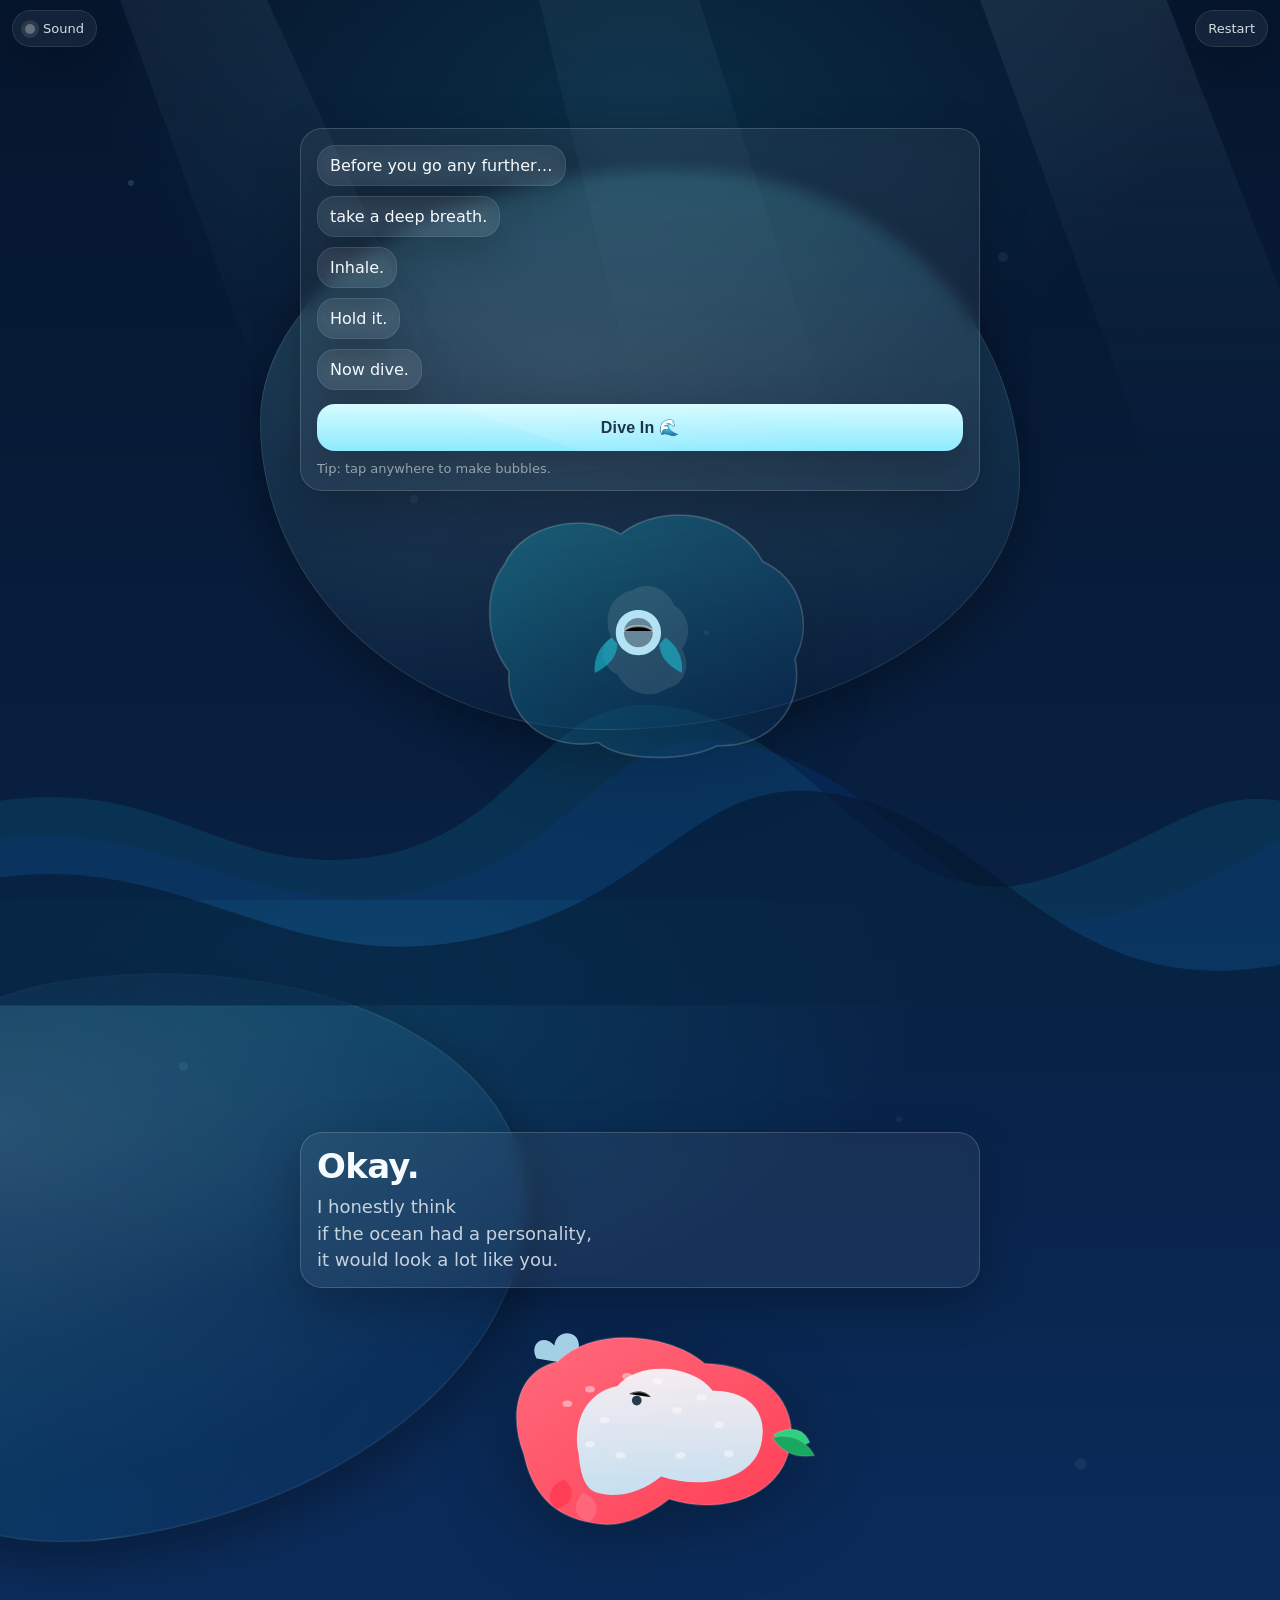
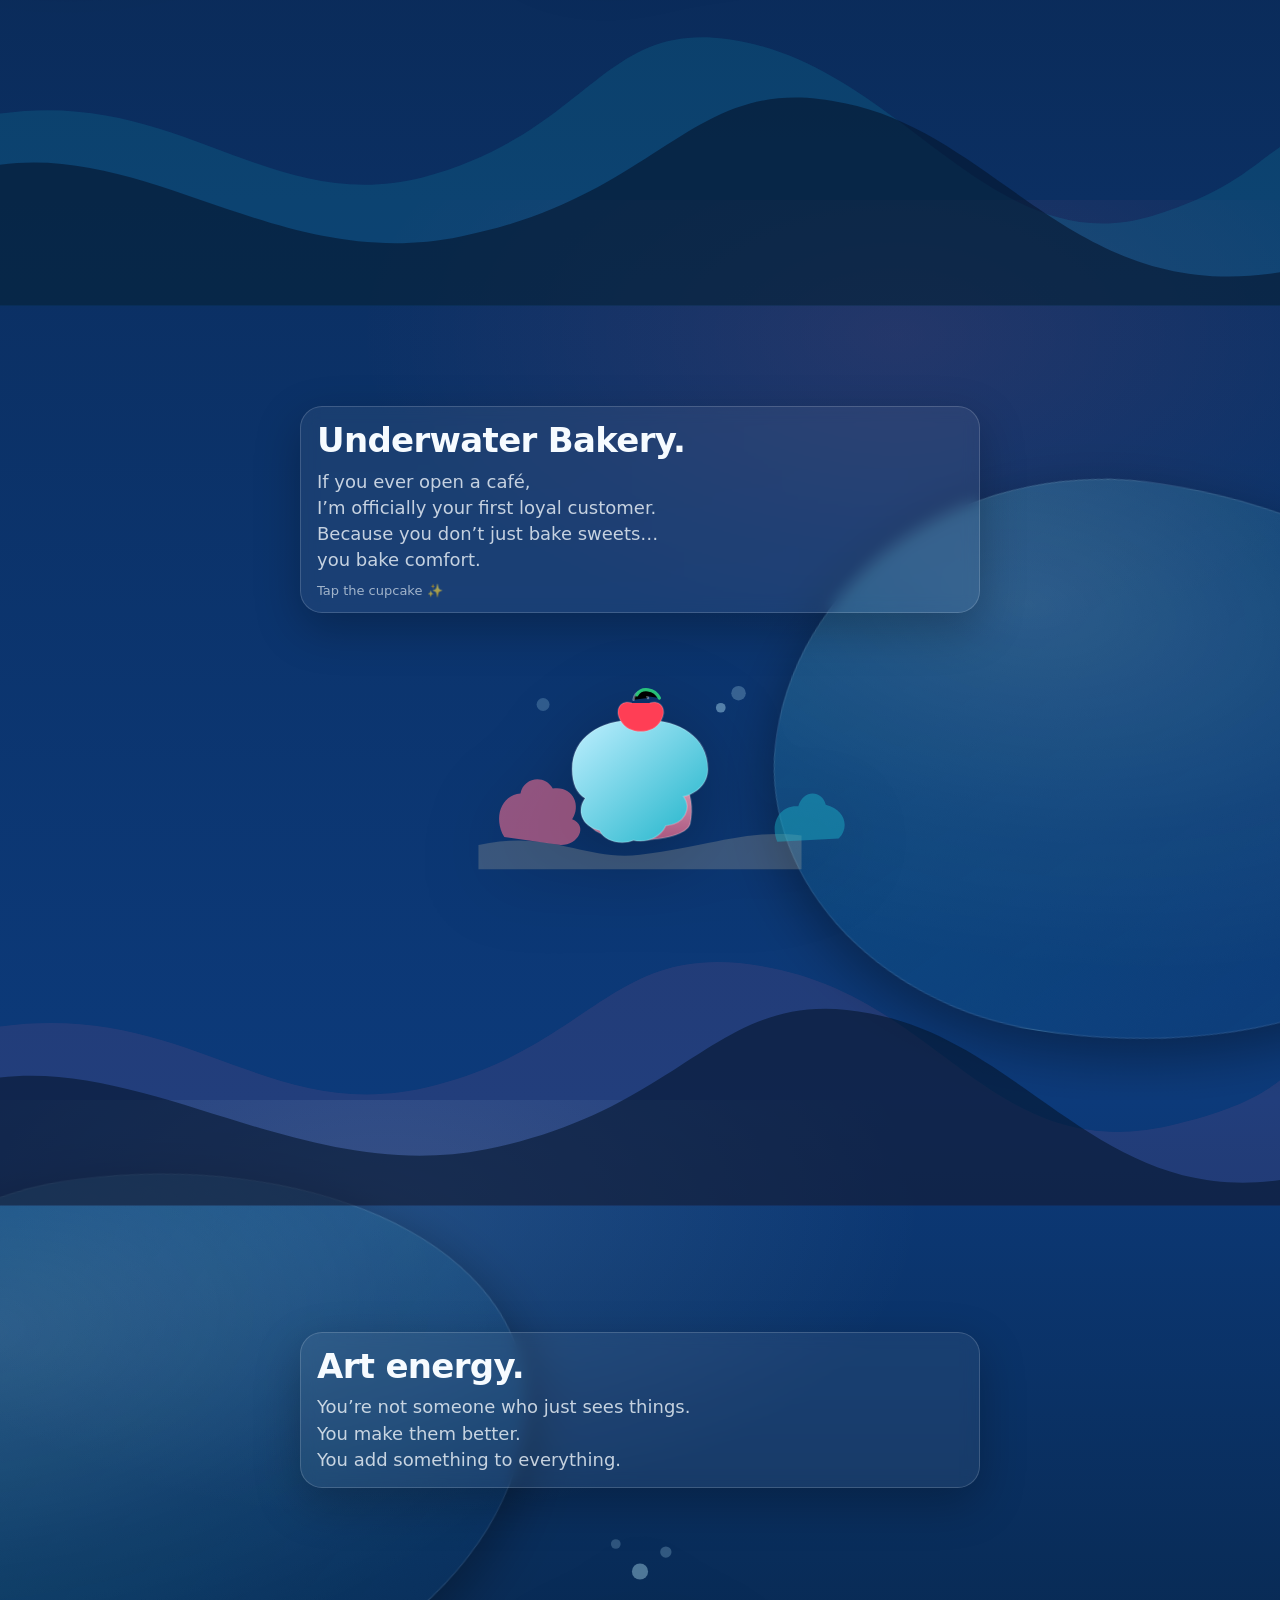
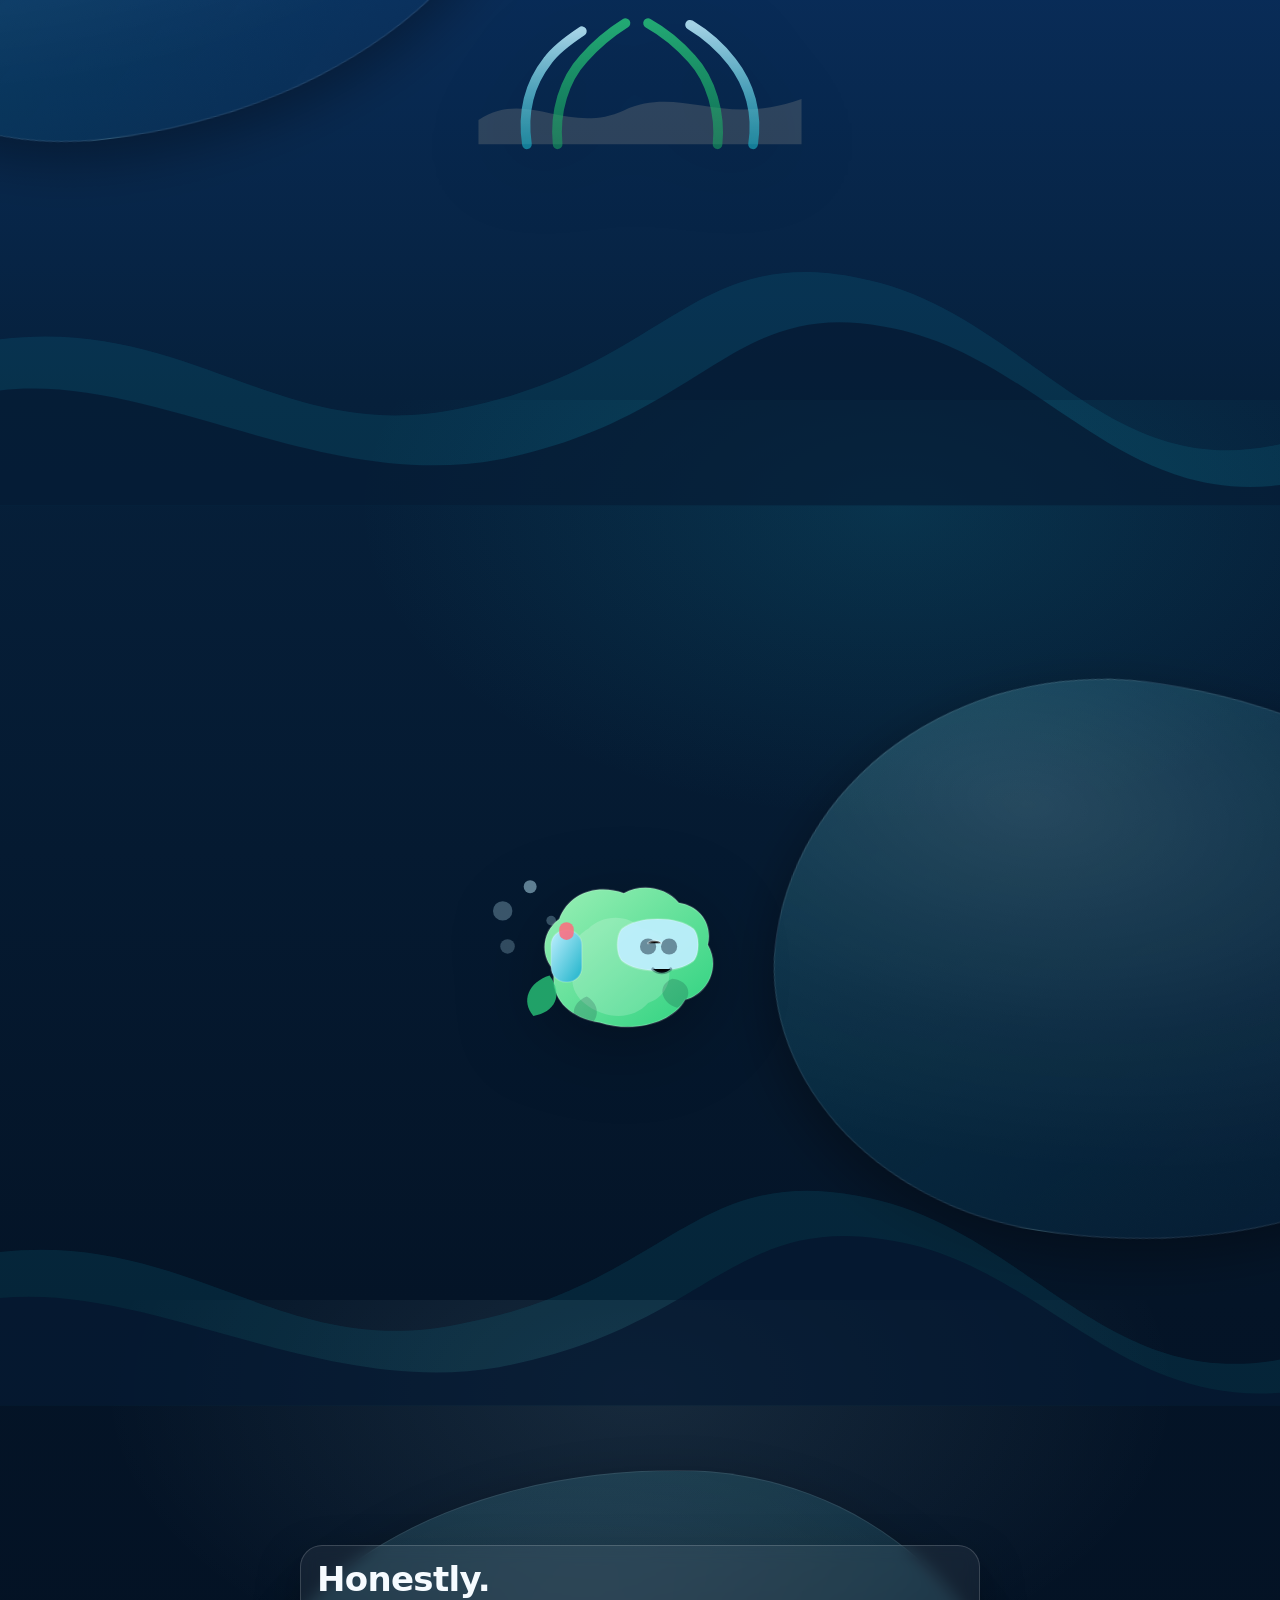
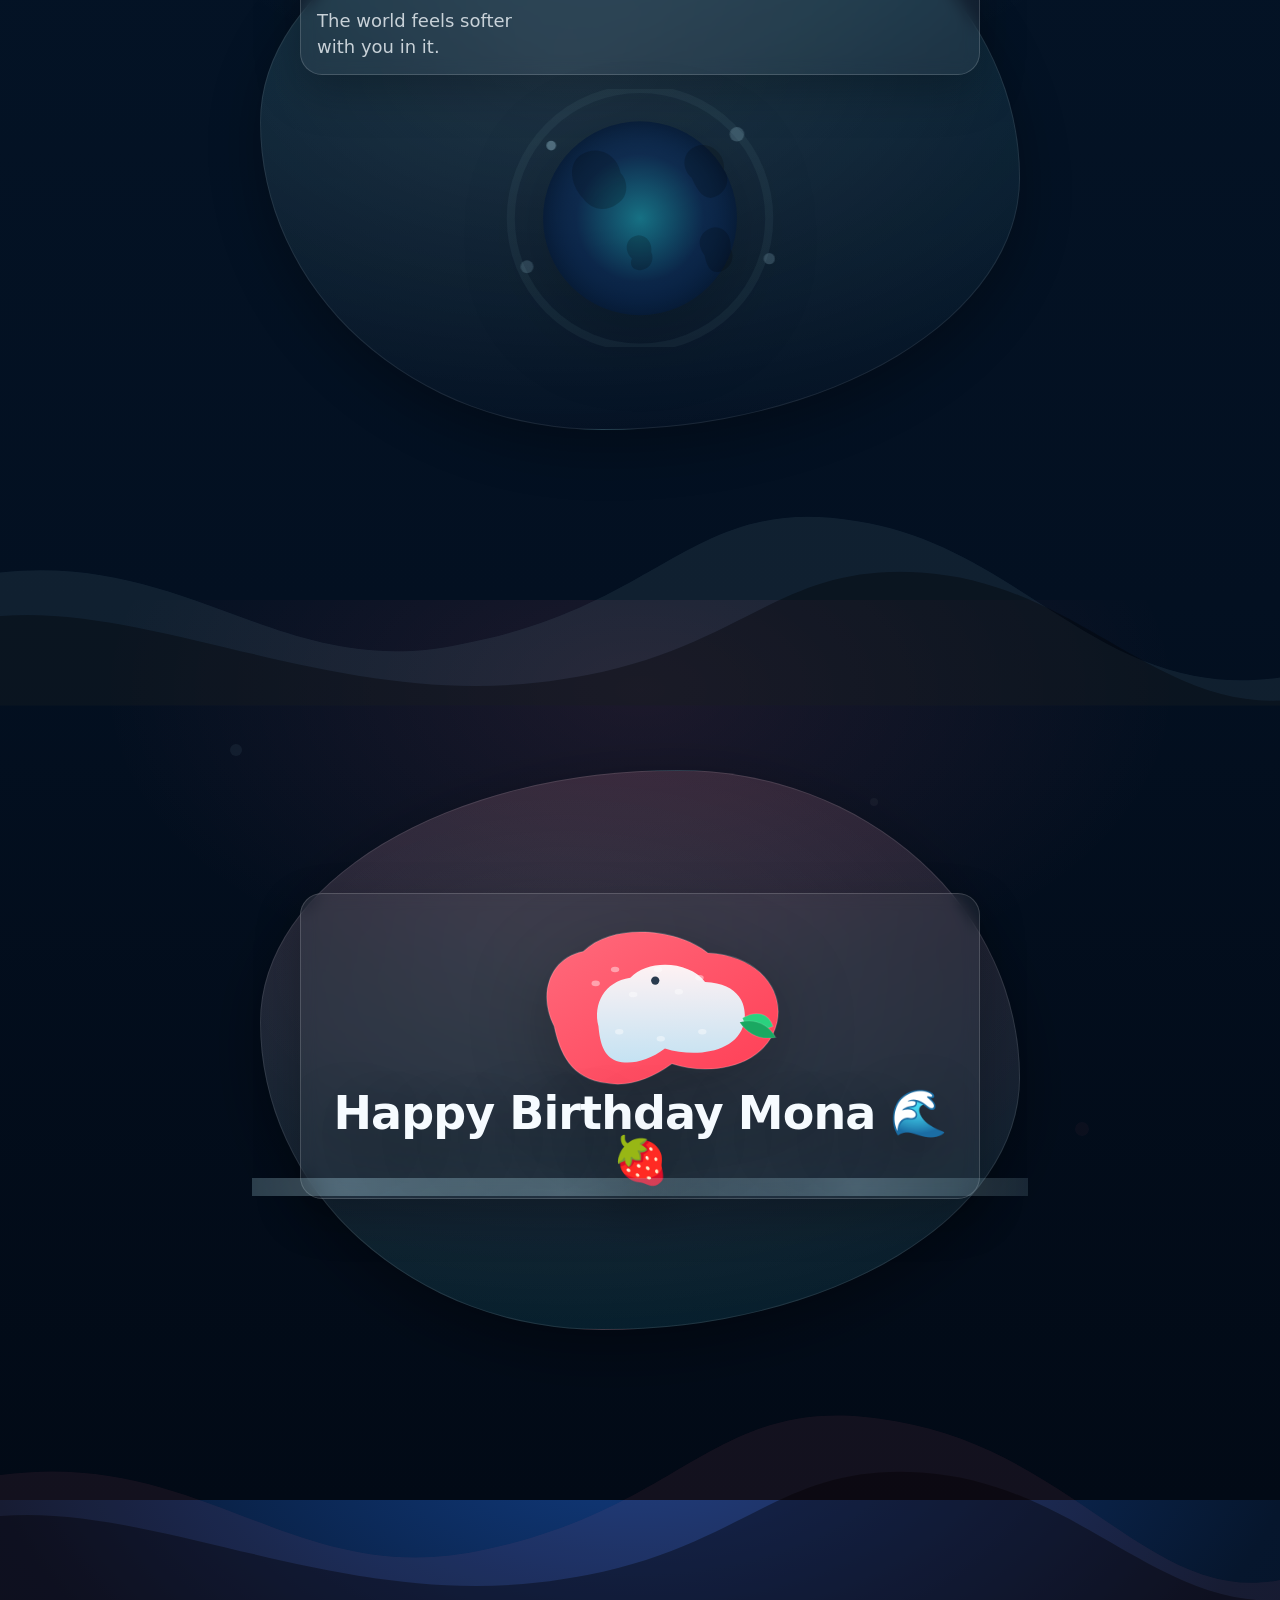
==== Main.html @ f5ad444f "Update print statement from 'Hello' to 'Goodbye'" ====
<!doctype html>
<html lang="en">
<head>
  <meta charset="utf-8" />
  <meta name="viewport" content="width=device-width,initial-scale=1,viewport-fit=cover" />
  <meta name="theme-color" content="#06162d" />
  <title>Happy Birthday Mona 🌊🍓</title>
  <style>
    /* =========================
       Mona Birthday Dive — single file
       Mobile-first, parallax layers, cute flat ocean illustration style
       No external assets, no libraries
       ========================= */

    :root{
      --bg0:#06162d;     /* deepest */
      --bg1:#082042;
      --bg2:#0b2f62;     /* mid */
      --ocean:#0c3a7a;
      --teal:#1cb3c9;
      --foam:#bfefff;
      --text:#f6fbff;
      --muted:rgba(246,251,255,.78);
      --pink:#ff6f91;    /* strawberry accent */
      --straw:#ff3e55;
      --straw2:#ff6a7c;
      --leaf:#2bd17e;
      --leaf2:#1aa861;
      --sand:#f3d9b1;
      --shadow:rgba(0,0,0,.35);
      --card:rgba(255,255,255,.06);
      --stroke:rgba(255,255,255,.16);
      --radius:22px;
      --ease:cubic-bezier(.2,.9,.2,1);
    }

    *{box-sizing:border-box}
    html,body{height:100%}
    body{
      margin:0;
      font-family: ui-rounded, system-ui, -apple-system, Segoe UI, Roboto, Helvetica, Arial, "Apple Color Emoji","Segoe UI Emoji";
      color:var(--text);
      background: radial-gradient(1200px 700px at 50% -10%, #123e86 0%, var(--bg0) 55%, #041024 100%);
      overflow-x:hidden;
      touch-action: pan-y;
      -webkit-tap-highlight-color: transparent;
    }

    /* Subtle underwater grain */
    body::before{
      content:"";
      position:fixed; inset:0;
      background-image:
        radial-gradient(circle at 20% 20%, rgba(255,255,255,.06) 0 2px, transparent 3px),
        radial-gradient(circle at 70% 35%, rgba(255,255,255,.05) 0 1px, transparent 2px),
        radial-gradient(circle at 40% 80%, rgba(255,255,255,.04) 0 1px, transparent 2px);
      background-size: 180px 180px, 220px 220px, 260px 260px;
      opacity:.35;
      pointer-events:none;
      mix-blend-mode: overlay;
      z-index:0;
    }

    /* App wrapper */
    .app{
      position:relative;
      z-index:1;
    }

    /* Fixed light rays */
    .rays{
      position:fixed; inset:-10% -10% auto -10%;
      height:70vh;
      pointer-events:none;
      z-index:2;
      opacity:.42;
      filter: blur(.2px);
      transform: translateZ(0);
    }
    .rays svg{width:100%;height:100%}
    .rays .ray{
      transform-origin: 50% 0%;
      animation: sway 9s var(--ease) infinite alternate;
    }
    .rays .ray:nth-child(2){animation-duration: 12s; opacity:.7}
    .rays .ray:nth-child(3){animation-duration: 15s; opacity:.6}
    @keyframes sway{
      from{transform: skewX(-6deg) translateY(-10px)}
      to{transform: skewX(6deg) translateY(10px)}
    }

    /* Top status safe-area padding */
    .safeTop{height: env(safe-area-inset-top, 0px);}

    /* Fullscreen sections */
    section{
      position:relative;
      min-height: 100svh;
      padding: 18px 16px 26px;
      display:flex;
      align-items:center;
      justify-content:center;
    }
    .section-inner{
      width:min(680px, 100%);
      position:relative;
      z-index:5;
    }

    /* Soft “blob” cutouts like reference images */
    .blob{
      position:absolute;
      inset:auto;
      width: 92vw;
      max-width: 760px;
      height: 70vh;
      max-height: 560px;
      border-radius: 45% 55% 60% 40% / 55% 45% 55% 45%;
      background: radial-gradient(900px 500px at 30% 25%, rgba(255,255,255,.12), rgba(255,255,255,.03) 45%, rgba(0,0,0,0) 72%),
                  linear-gradient(135deg, rgba(28,179,201,.18), rgba(12,58,122,.10));
      border: 1px solid rgba(255,255,255,.10);
      box-shadow: 0 18px 55px rgba(0,0,0,.35);
      filter: saturate(1.05);
      transform: translateZ(0);
    }
    .blob.blob-left{
      left: -18vw;
      top: 8vh;
      rotate: -7deg;
    }
    .blob.blob-right{
      right: -20vw;
      bottom: 6vh;
      rotate: 9deg;
    }
    .blob.blob-mid{
      left: 50%;
      top: 50%;
      transform: translate(-50%,-50%);
      width: 94vw;
      height: 76vh;
      border-radius: 55% 45% 55% 45% / 45% 55% 45% 55%;
      background: radial-gradient(900px 520px at 40% 35%, rgba(255,255,255,.12), rgba(255,255,255,.03) 55%, rgba(0,0,0,0) 76%),
                  linear-gradient(180deg, rgba(28,179,201,.14), rgba(6,22,45,.10));
    }

    /* Waves layers bottom */
    .waves{
      position:absolute; inset:auto 0 0 0;
      height: 48vh;
      pointer-events:none;
      z-index:1;
      opacity: .95;
      transform: translateZ(0);
    }

    /* Parallax layers */
    .layer{
      position:absolute;
      inset:0;
      pointer-events:none;
      z-index:1;
      transform: translate3d(0,0,0);
      will-change: transform;
    }
    .layer.fore{z-index:3}
    .layer.mid{z-index:2}
    .layer.back{z-index:1}
    .layer .sprinkle{
      position:absolute;
      border-radius:999px;
      opacity:.25;
      filter: blur(.2px);
    }

    /* Text blocks */
    .card{
      background: var(--card);
      border: 1px solid var(--stroke);
      border-radius: var(--radius);
      padding: 16px 16px 14px;
      box-shadow: 0 16px 45px rgba(0,0,0,.25);
      backdrop-filter: blur(8px);
    }
    .lead{
      font-size: clamp(22px, 6.1vw, 34px);
      line-height: 1.05;
      letter-spacing: -0.02em;
      margin:0 0 10px;
      font-weight: 800;
    }
    .text{
      font-size: clamp(15px, 4.1vw, 18px);
      line-height: 1.45;
      margin:0;
      color: var(--muted);
    }
    .text strong{color: var(--text); font-weight:800}
    .small{
      margin-top:10px;
      font-size: 13px;
      color: rgba(246,251,255,.62);
    }

    /* Typewriter-ish intro lines */
    .lines{display:flex; flex-direction:column; gap:10px}
    .line{
      opacity:0;
      transform: translateY(8px);
      transition: opacity .75s var(--ease), transform .75s var(--ease);
    }
    .line.show{opacity:1; transform: translateY(0)}
    .line span{
      display:inline-block;
      padding: 10px 12px;
      border-radius: 18px;
      background: rgba(255,255,255,.06);
      border: 1px solid rgba(255,255,255,.10);
      box-shadow: 0 12px 40px rgba(0,0,0,.22);
      backdrop-filter: blur(8px);
    }

    /* Buttons */
    .btn{
      appearance:none;
      border:0;
      width:100%;
      margin-top:14px;
      padding: 14px 16px;
      border-radius: 18px;
      font-weight: 800;
      letter-spacing: .01em;
      font-size: 16px;
      color: #052037;
      background: linear-gradient(180deg, #d6fbff, #8eeaff);
      box-shadow: 0 14px 40px rgba(0,0,0,.25);
      position:relative;
      overflow:hidden;
      transform: translateZ(0);
    }
    .btn:active{transform: translateY(1px) scale(.995)}
    .btn::after{
      content:"";
      position:absolute;
      inset:-40% -30%;
      background: radial-gradient(circle at 30% 30%, rgba(255,255,255,.85), transparent 55%);
      opacity:.22;
      transform: rotate(20deg);
      transition: opacity .4s var(--ease);
    }
    .btn:active::after{opacity:.35}

    /* Small UI controls */
    .topbar{
      position:fixed;
      left: 12px;
      right: 12px;
      top: calc(env(safe-area-inset-top, 0px) + 10px);
      display:flex;
      justify-content:space-between;
      gap:10px;
      z-index:10;
      pointer-events:none;
    }
    .pill{
      pointer-events:auto;
      display:inline-flex;
      align-items:center;
      gap:8px;
      padding: 10px 12px;
      border-radius: 999px;
      background: rgba(255,255,255,.06);
      border: 1px solid rgba(255,255,255,.10);
      backdrop-filter: blur(8px);
      box-shadow: 0 14px 40px rgba(0,0,0,.25);
      font-size: 13px;
      color: rgba(246,251,255,.86);
      user-select:none;
    }
    .pill button{
      appearance:none;border:0;background:transparent;color:inherit;
      font:inherit; padding:0; margin:0; cursor:pointer;
    }
    .dot{
      width:10px;height:10px;border-radius:999px;background: rgba(255,255,255,.55);
      box-shadow: 0 0 0 4px rgba(255,255,255,.10);
    }
    .dot.on{background: #7ff1ff; box-shadow: 0 0 0 4px rgba(127,241,255,.18)}
    .dot.off{background: rgba(255,255,255,.35)}

    /* Illustrations container */
    .illu{
      width:100%;
      display:flex;
      justify-content:center;
      margin: 14px 0 0;
    }
    .illu svg{
      width:min(420px, 92%);
      height:auto;
      filter: drop-shadow(0 18px 38px rgba(0,0,0,.28));
    }

    /* Reveal on scroll */
    [data-reveal]{
      opacity:0;
      transform: translateY(14px);
      transition: opacity .8s var(--ease), transform .8s var(--ease);
    }
    .reveal{
      opacity:1 !important;
      transform: translateY(0) !important;
    }

    /* Bubble particles */
    .bubble{
      position:fixed;
      left:0; top:0;
      width:12px; height:12px;
      border-radius:999px;
      pointer-events:none;
      background: radial-gradient(circle at 30% 30%, rgba(255,255,255,.95), rgba(191,239,255,.55) 42%, rgba(191,239,255,.12) 70%, rgba(255,255,255,0) 74%);
      border: 1px solid rgba(255,255,255,.22);
      box-shadow: 0 14px 35px rgba(0,0,0,.18);
      opacity:.9;
      z-index:999;
      transform: translate(-50%,-50%);
      animation: floatUp var(--dur, 2400ms) var(--ease) forwards;
    }
    @keyframes floatUp{
      0% { transform: translate(calc(var(--x)*1px), calc(var(--y)*1px)) scale(var(--s)); opacity:.95;}
      70%{ opacity:.7 }
      100%{ transform: translate(calc(var(--x)*1px + var(--dx)*1px), calc(var(--y)*1px - var(--dy)*1px)) scale(calc(var(--s)*1.15)); opacity:0;}
    }

    /* Confetti-ish strawberry sparkles at end */
    .spark{
      position:absolute;
      inset:0;
      pointer-events:none;
      z-index:4;
      overflow:hidden;
    }
    .spark i{
      position:absolute;
      width:8px; height:8px;
      border-radius:999px;
      background: rgba(255,111,145,.9);
      box-shadow: 0 0 0 4px rgba(255,111,145,.14);
      animation: rise 2.9s var(--ease) forwards;
      opacity:.95;
    }
    @keyframes rise{
      0%{ transform: translateY(30px) scale(.85); opacity:0}
      10%{ opacity:.95 }
      100%{ transform: translateY(-220px) scale(1.15); opacity:0}
    }

    /* Final title */
    .final-title{
      text-align:center;
      font-weight: 900;
      font-size: clamp(28px, 7vw, 46px);
      letter-spacing: -0.02em;
      line-height:1.02;
      margin:0;
      text-shadow: 0 18px 55px rgba(0,0,0,.35);
    }
    .final-sub{
      margin: 10px auto 0;
      width: min(480px, 100%);
      text-align:center;
      color: rgba(246,251,255,.65);
      font-size: 13px;
    }

    /* Subtle “bubble letters” effect */
    .bubbleText{
      position:relative;
      display:inline-block;
    }
    .bubbleText::after{
      content:"";
      position:absolute;
      left:-10%;
      right:-10%;
      bottom:-12px;
      height: 18px;
      background: radial-gradient(circle at 12% 40%, rgba(191,239,255,.55), transparent 52%),
                  radial-gradient(circle at 40% 60%, rgba(191,239,255,.35), transparent 52%),
                  radial-gradient(circle at 78% 45%, rgba(191,239,255,.50), transparent 52%);
      filter: blur(.2px);
      opacity:.55;
      animation: shimmer 4.5s ease-in-out infinite;
    }
    @keyframes shimmer{
      0%,100%{transform: translateY(0); opacity:.45}
      50%{transform: translateY(-4px); opacity:.62}
    }

    /* Accessibility */
    @media (prefers-reduced-motion: reduce){
      .rays .ray, .bubble, [data-reveal], .bubbleText::after{animation:none !important; transition:none !important}
      .layer{will-change:auto}
    }

    /* Fine tune for short screens */
    @media (max-height: 680px){
      section{padding-top: 14px}
      .blob{height: 62vh}
    }
  </style>
</head>
<body>
  <div class="safeTop"></div>

  <!-- Subtle light rays -->
  <div class="rays" aria-hidden="true">
    <svg viewBox="0 0 1000 600" preserveAspectRatio="none">
      <defs>
        <linearGradient id="rayGrad" x1="0" y1="0" x2="0" y2="1">
          <stop offset="0" stop-color="#bfefff" stop-opacity=".26"/>
          <stop offset=".55" stop-color="#bfefff" stop-opacity=".08"/>
          <stop offset="1" stop-color="#bfefff" stop-opacity="0"/>
        </linearGradient>
      </defs>
      <polygon class="ray" points="140,0 230,0 420,600 290,600" fill="url(#rayGrad)"/>
      <polygon class="ray" points="420,0 520,0 650,600 520,600" fill="url(#rayGrad)"/>
      <polygon class="ray" points="700,0 820,0 980,600 850,600" fill="url(#rayGrad)"/>
    </svg>
  </div>

  <!-- Small top controls (optional ambience + restart) -->
  <div class="topbar" role="group" aria-label="Controls">
    <div class="pill" title="Ambient sound (optional)">
      <span class="dot off" id="soundDot" aria-hidden="true"></span>
      <button id="soundBtn" type="button" aria-pressed="false">Sound</button>
    </div>
    <div class="pill">
      <button id="restartBtn" type="button">Restart</button>
    </div>
  </div>

  <main class="app" id="app">
    <!-- SECTION 1: ENTRY -->
    <section id="s1" style="background: radial-gradient(900px 520px at 50% 10%, rgba(28,179,201,.14), transparent 60%), linear-gradient(180deg, var(--bg0), var(--bg1));">
      <div class="layer back" data-parallax="0.10" aria-hidden="true">
        <!-- floating plankton dots -->
        <span class="sprinkle" style="left:10%;top:20%;width:6px;height:6px;background:rgba(191,239,255,.55)"></span>
        <span class="sprinkle" style="left:78%;top:28%;width:10px;height:10px;background:rgba(191,239,255,.30)"></span>
        <span class="sprinkle" style="left:32%;top:55%;width:8px;height:8px;background:rgba(255,255,255,.22)"></span>
        <span class="sprinkle" style="left:55%;top:70%;width:5px;height:5px;background:rgba(191,239,255,.40)"></span>
      </div>

      <div class="blob blob-mid" aria-hidden="true"></div>

      <div class="section-inner">
        <div class="card">
          <div class="lines" id="introLines" aria-live="polite">
            <div class="line"><span>Before you go any further…</span></div>
            <div class="line"><span>take a deep breath.</span></div>
            <div class="line"><span>Inhale.</span></div>
            <div class="line"><span>Hold it.</span></div>
            <div class="line"><span>Now dive.</span></div>
          </div>

          <button class="btn" id="diveBtn" type="button">Dive In 🌊</button>
          <div class="small">Tip: tap anywhere to make bubbles.</div>
        </div>

        <div class="illu" aria-hidden="true">
          <!-- Cute diver silhouette inside blob-ish mask -->
          <svg viewBox="0 0 520 320">
            <defs>
              <linearGradient id="maskG" x1="0" y1="0" x2="1" y2="1">
                <stop offset="0" stop-color="#1cb3c9" stop-opacity=".35"/>
                <stop offset="1" stop-color="#0b2f62" stop-opacity=".35"/>
              </linearGradient>
            </defs>
            <path d="M92,74 C114,24 190,8 236,36 C290,-6 380,10 412,70 C460,92 474,148 452,190 C464,252 420,300 356,298 C314,318 238,318 208,294 C144,306 92,262 98,206 C68,168 66,108 92,74Z"
                  fill="url(#maskG)" stroke="rgba(255,255,255,.18)" stroke-width="2" />
            <!-- diver -->
            <g transform="translate(170 90)">
              <path d="M62,120 C42,110 38,88 54,74 C44,50 52,22 80,16 C98,4 124,12 132,34 C150,44 156,70 142,88 C154,110 146,132 122,138 C104,150 76,146 62,120Z"
                    fill="rgba(255,255,255,.10)" />
              <path d="M88,40 C72,40 60,52 60,68 C60,84 72,96 88,96 C104,96 116,84 116,68 C116,52 104,40 88,40Z"
                    fill="#bfefff" opacity=".92" />
              <path d="M55,74 C40,84 32,100 34,118 C50,110 62,98 62,82" fill="#1cb3c9" opacity=".65"/>
              <path d="M122,74 C136,84 144,100 142,118 C126,110 114,98 114,82" fill="#1cb3c9" opacity=".65"/>
              <circle cx="88" cy="68" r="18" fill="rgba(6,22,45,.45)"/>
              <path d="M70,66 C78,58 98,58 106,66" stroke="rgba(255,255,255,.42)" stroke-width="3" stroke-linecap="round"/>
            </g>
          </svg>
        </div>
      </div>

      <div class="waves" aria-hidden="true">
        <svg viewBox="0 0 1000 420" preserveAspectRatio="none">
          <path d="M0,260 C140,240 180,330 310,300 C420,270 430,160 540,190 C650,220 700,360 820,320 C910,290 940,250 1000,260 L1000,420 L0,420Z"
                fill="rgba(28,179,201,.14)" />
          <path d="M0,290 C120,270 210,360 330,330 C470,292 470,190 590,218 C710,250 760,384 880,346 C940,328 972,305 1000,290 L1000,420 L0,420Z"
                fill="rgba(12,58,122,.35)" />
          <path d="M0,320 C140,300 220,394 360,370 C520,342 540,230 660,256 C780,282 830,420 1000,388 L1000,420 L0,420Z"
                fill="rgba(6,22,45,.55)" />
        </svg>
      </div>
    </section>

    <!-- SECTION 2: OCEAN PERSONALITY -->
    <section id="s2" style="background: radial-gradient(900px 520px at 30% 10%, rgba(28,179,201,.16), transparent 60%), linear-gradient(180deg, var(--bg1), var(--bg2));">
      <div class="blob blob-left" aria-hidden="true"></div>

      <div class="layer back" data-parallax="0.10" aria-hidden="true">
        <span class="sprinkle" style="left:14%;top:18%;width:9px;height:9px;background:rgba(191,239,255,.30)"></span>
        <span class="sprinkle" style="left:70%;top:24%;width:6px;height:6px;background:rgba(255,255,255,.20)"></span>
        <span class="sprinkle" style="left:84%;top:62%;width:12px;height:12px;background:rgba(191,239,255,.26)"></span>
      </div>

      <div class="section-inner">
        <div class="card" data-reveal>
          <h2 class="lead">Okay.</h2>
          <p class="text">
            I honestly think<br/>
            if the ocean had a personality,<br/>
            it would look a lot like you.
          </p>
        </div>

        <div class="illu" aria-hidden="true">
          <!-- Strawberry Whale (no jewelry, cute flat) -->
          <svg viewBox="0 0 520 320">
            <defs>
              <linearGradient id="whaleR" x1="0" y1="0" x2="1" y2="1">
                <stop offset="0" stop-color="#ff6a7c"/>
                <stop offset="1" stop-color="#ff3e55"/>
              </linearGradient>
              <linearGradient id="belly" x1="0" y1="0" x2="0" y2="1">
                <stop offset="0" stop-color="#f6fbff" stop-opacity=".95"/>
                <stop offset="1" stop-color="#bfefff" stop-opacity=".95"/>
              </linearGradient>
            </defs>

            <!-- splash -->
            <path d="M132,70 C122,52 140,38 154,54 C156,32 188,34 184,58 C206,42 224,66 206,82"
                  fill="#bfefff" opacity=".85"/>

            <!-- body -->
            <path d="M116,188
                     C96,136 110,84 158,74
                     C200,30 296,38 340,76
                     C416,78 456,128 446,178
                     C434,244 356,264 296,244
                     C268,266 236,280 204,274
                     C150,266 126,234 116,188Z"
                  fill="url(#whaleR)" stroke="rgba(255,255,255,.16)" stroke-width="2"/>

            <!-- belly -->
            <path d="M184,188
                     C176,150 192,112 232,104
                     C260,72 326,78 350,110
                     C404,110 418,146 410,176
                     C400,222 334,232 286,216
                     C262,236 230,244 206,236
                     C190,230 186,210 184,188Z"
                  fill="url(#belly)" opacity=".95"/>

            <!-- eye -->
            <circle cx="256" cy="122" r="6" fill="#051a30" opacity=".85"/>
            <path d="M246,114 C256,108 268,110 274,118" stroke="rgba(255,255,255,.35)" stroke-width="3" stroke-linecap="round"/>

            <!-- strawberry seeds -->
            <g fill="rgba(255,255,255,.80)" opacity=".55">
              <ellipse cx="170" cy="126" rx="6" ry="4"/>
              <ellipse cx="198" cy="108" rx="6" ry="4"/>
              <ellipse cx="216" cy="146" rx="6" ry="4"/>
              <ellipse cx="244" cy="92"  rx="6" ry="4"/>
              <ellipse cx="282" cy="98"  rx="6" ry="4"/>
              <ellipse cx="306" cy="134" rx="6" ry="4"/>
              <ellipse cx="336" cy="118" rx="6" ry="4"/>
              <ellipse cx="358" cy="152" rx="6" ry="4"/>
              <ellipse cx="198" cy="176" rx="6" ry="4"/>
              <ellipse cx="236" cy="190" rx="6" ry="4"/>
              <ellipse cx="310" cy="190" rx="6" ry="4"/>
              <ellipse cx="370" cy="188" rx="6" ry="4"/>
            </g>

            <!-- tail leaves -->
            <g transform="translate(406 150)">
              <path d="M20,14 C42,2 58,8 64,24 C42,34 26,30 20,14Z"
                    fill="var(--leaf)" stroke="rgba(255,255,255,.12)" stroke-width="2"/>
              <path d="M18,18 C30,36 48,44 70,40 C60,22 42,12 18,18Z"
                    fill="var(--leaf2)" stroke="rgba(255,255,255,.10)" stroke-width="2"/>
            </g>

            <!-- fins -->
            <path d="M166,220 C150,224 142,244 156,256 C174,254 184,234 166,220Z" fill="#ff3e55" opacity=".95"/>
            <path d="M190,236 C176,248 176,268 198,272 C212,260 208,244 190,236Z" fill="#ff6a7c" opacity=".85"/>
          </svg>
        </div>
      </div>

      <div class="waves" aria-hidden="true">
        <svg viewBox="0 0 1000 420" preserveAspectRatio="none">
          <path d="M0,270 C140,250 210,350 330,320 C470,282 470,186 590,216 C710,246 780,386 900,350 C960,332 982,308 1000,296 L1000,420 L0,420Z"
                fill="rgba(28,179,201,.16)" />
          <path d="M0,310 C120,294 220,395 360,366 C520,334 540,235 660,262 C780,286 840,420 1000,394 L1000,420 L0,420Z"
                fill="rgba(6,22,45,.62)" />
        </svg>
      </div>
    </section>

    <!-- SECTION 3: UNDERWATER BAKERY -->
    <section id="s3" style="background: radial-gradient(900px 520px at 70% 15%, rgba(255,111,145,.10), transparent 60%), linear-gradient(180deg, var(--bg2), var(--ocean));">
      <div class="blob blob-right" aria-hidden="true"></div>

      <div class="section-inner">
        <div class="card" data-reveal>
          <h2 class="lead">Underwater Bakery.</h2>
          <p class="text">
            If you ever open a café,<br/>
            I’m officially your first loyal customer.<br/>
            Because you don’t just bake sweets…<br/>
            you bake comfort.
          </p>
          <div class="small">Tap the cupcake ✨</div>
        </div>

        <div class="illu" aria-hidden="true">
          <!-- Cupcake with coral frosting -->
          <svg viewBox="0 0 520 320" id="cupcakeSvg">
            <defs>
              <linearGradient id="cupG" x1="0" y1="0" x2="0" y2="1">
                <stop offset="0" stop-color="#ffd1dc" stop-opacity=".95"/>
                <stop offset="1" stop-color="#ff6f91" stop-opacity=".65"/>
              </linearGradient>
              <linearGradient id="frostG" x1="0" y1="0" x2="1" y2="1">
                <stop offset="0" stop-color="#bfefff"/>
                <stop offset="1" stop-color="#1cb3c9"/>
              </linearGradient>
            </defs>

            <!-- sea floor -->
            <path d="M60,270 C150,250 190,290 260,282 C350,270 394,250 460,258 L460,300 L60,300Z"
                  fill="rgba(243,217,177,.20)"/>

            <!-- corals -->
            <path d="M92,260 C78,236 88,208 112,206 C116,186 142,182 152,200 C176,196 188,220 176,238 C196,246 184,270 162,270"
                  fill="rgba(255,111,145,.55)"/>
            <path d="M430,266 C420,242 434,220 456,222 C462,200 486,202 490,220 C514,226 520,248 506,262"
                  fill="rgba(28,179,201,.45)"/>

            <!-- cupcake base -->
            <path d="M198,244 C192,206 210,168 260,162 C312,166 330,206 322,244 C314,270 206,270 198,244Z"
                  fill="url(#cupG)" stroke="rgba(255,255,255,.18)" stroke-width="2"/>
            <!-- ridges -->
            <g opacity=".35" stroke="rgba(255,255,255,.35)" stroke-width="2">
              <path d="M210,242 C208,214 218,188 238,170"/>
              <path d="M232,248 C230,214 240,186 260,166"/>
              <path d="M252,250 C252,214 264,184 282,170"/>
              <path d="M274,248 C276,214 288,186 304,174"/>
            </g>

            <!-- frosting -->
            <path d="M176,176 C176,132 220,112 260,116 C300,112 344,132 344,176
                     C344,194 330,206 314,210 C324,224 316,244 292,246
                     C286,260 268,268 252,264 C238,270 216,266 210,252
                     C186,246 182,226 192,212 C182,206 176,194 176,176Z"
                  fill="url(#frostG)" stroke="rgba(255,255,255,.18)" stroke-width="2"/>

            <!-- strawberry on top -->
            <path d="M250,94 C236,90 228,102 236,116 C246,134 276,134 286,116 C294,102 286,90 272,94"
                  fill="var(--straw)" stroke="rgba(255,255,255,.16)" stroke-width="2"/>
            <path d="M252,90 C254,78 266,76 270,88" stroke="rgba(255,255,255,.35)" stroke-width="3" stroke-linecap="round"/>
            <path d="M256,84 C262,74 278,76 284,88" stroke="rgba(43,209,126,.9)" stroke-width="4" stroke-linecap="round"/>

            <!-- bubbles -->
            <g fill="rgba(191,239,255,.55)" opacity=".75">
              <circle cx="360" cy="100" r="6"/>
              <circle cx="382" cy="82" r="9" opacity=".6"/>
              <circle cx="140" cy="96" r="8" opacity=".5"/>
            </g>
          </svg>
        </div>
      </div>

      <div class="waves" aria-hidden="true">
        <svg viewBox="0 0 1000 420" preserveAspectRatio="none">
          <path d="M0,280 C150,260 210,360 340,326 C470,292 480,206 610,236 C740,266 780,392 920,356 C970,344 990,330 1000,322 L1000,420 L0,420Z"
                fill="rgba(255,111,145,.10)" />
          <path d="M0,320 C120,306 240,404 380,376 C540,344 560,246 680,270 C800,292 860,420 1000,400 L1000,420 L0,420Z"
                fill="rgba(6,22,45,.62)" />
        </svg>
      </div>
    </section>

    <!-- SECTION 4: ARTISTIC SOUL -->
    <section id="s4" style="background: radial-gradient(900px 520px at 30% 12%, rgba(191,239,255,.12), transparent 60%), linear-gradient(180deg, var(--ocean), #06203b);">
      <div class="blob blob-left" aria-hidden="true"></div>

      <div class="section-inner">
        <div class="card" data-reveal>
          <h2 class="lead">Art energy.</h2>
          <p class="text">
            You’re not someone who just sees things.<br/>
            You make them better.<br/>
            You add something to everything.
          </p>
        </div>

        <div class="illu" aria-hidden="true">
          <!-- Brushstroke sea plants -->
          <svg viewBox="0 0 520 320">
            <defs>
              <linearGradient id="plantG" x1="0" y1="0" x2="0" y2="1">
                <stop offset="0" stop-color="#bfefff" stop-opacity=".9"/>
                <stop offset="1" stop-color="#1cb3c9" stop-opacity=".65"/>
              </linearGradient>
              <linearGradient id="plantG2" x1="0" y1="0" x2="0" y2="1">
                <stop offset="0" stop-color="#2bd17e" stop-opacity=".8"/>
                <stop offset="1" stop-color="#1aa861" stop-opacity=".6"/>
              </linearGradient>
            </defs>
            <path d="M60,270 C120,230 170,290 240,258 C310,226 360,280 460,244 L460,300 L60,300Z"
                  fill="rgba(243,217,177,.16)"/>
            <g opacity=".95">
              <path d="M120,300 C114,260 124,224 146,196 C156,182 176,168 188,160"
                    stroke="url(#plantG)" stroke-width="12" stroke-linecap="round" fill="none"/>
              <path d="M158,300 C154,260 166,220 190,194 C206,176 226,160 242,150"
                    stroke="url(#plantG2)" stroke-width="12" stroke-linecap="round" fill="none"/>
              <path d="M400,300 C406,262 396,226 374,198 C360,180 342,164 322,152"
                    stroke="url(#plantG)" stroke-width="12" stroke-linecap="round" fill="none"/>
              <path d="M356,300 C360,262 348,220 324,194 C308,176 288,160 270,150"
                    stroke="url(#plantG2)" stroke-width="12" stroke-linecap="round" fill="none"/>
            </g>
            <g fill="rgba(191,239,255,.55)" opacity=".7">
              <circle cx="260" cy="86" r="10"/>
              <circle cx="292" cy="62" r="7" opacity=".6"/>
              <circle cx="230" cy="52" r="6" opacity=".55"/>
            </g>
          </svg>
        </div>
      </div>

      <div class="waves" aria-hidden="true">
        <svg viewBox="0 0 1000 420" preserveAspectRatio="none">
          <path d="M0,290 C150,272 220,374 360,344 C520,312 540,216 670,242 C800,266 860,404 1000,372 L1000,420 L0,420Z"
                fill="rgba(28,179,201,.13)" />
          <path d="M0,330 C120,316 250,410 390,384 C550,352 570,258 690,280 C810,300 870,420 1000,404 L1000,420 L0,420Z"
                fill="rgba(6,22,45,.68)" />
        </svg>
      </div>
    </section>

    <!-- SECTION 5: DINO -->
    <section id="s5" style="background: radial-gradient(900px 520px at 70% 12%, rgba(28,179,201,.14), transparent 60%), linear-gradient(180deg, #06203b, #041427);">
      <div class="blob blob-right" aria-hidden="true"></div>

      <div class="section-inner">
        <div class="card" data-reveal>
          <h2 class="lead">One tiny thing.</h2>
          <p class="text">
            Pretty sure<br/>
            if you lived in dinosaur times,<br/>
            they wouldn’t have gone extinct.
          </p>
          <div class="small">Tap the dino 🦕</div>
        </div>

        <div class="illu" aria-hidden="true">
          <!-- Cute scuba dino -->
          <svg viewBox="0 0 520 320" id="dinoSvg">
            <defs>
              <linearGradient id="dinoG" x1="0" y1="0" x2="1" y2="1">
                <stop offset="0" stop-color="#9bf0b6"/>
                <stop offset="1" stop-color="#2bd17e"/>
              </linearGradient>
              <linearGradient id="gearG" x1="0" y1="0" x2="1" y2="1">
                <stop offset="0" stop-color="#bfefff"/>
                <stop offset="1" stop-color="#1cb3c9"/>
              </linearGradient>
            </defs>

            <!-- bubbles -->
            <g fill="rgba(191,239,255,.6)" opacity=".8">
              <circle cx="124" cy="90" r="8"/>
              <circle cx="90" cy="120" r="12" opacity=".6"/>
              <circle cx="150" cy="132" r="6" opacity=".55"/>
              <circle cx="96" cy="164" r="9" opacity=".5"/>
            </g>

            <!-- dino body -->
            <g id="dinoGroup" transform="translate(130 80)">
              <path d="M80,178
                       C40,172 18,146 24,114
                       C6,96 8,66 30,50
                       C42,18 76,6 110,18
                       C132,6 162,10 178,30
                       C204,34 220,56 214,82
                       C230,110 214,142 186,150
                       C170,178 124,192 80,178Z"
                    fill="url(#dinoG)" stroke="rgba(255,255,255,.16)" stroke-width="2"/>

              <!-- belly -->
              <path d="M82,166
                       C50,154 40,130 50,110
                       C40,92 48,72 66,62
                       C84,44 116,44 132,62
                       C156,64 170,82 164,104
                       C172,126 160,148 140,154
                       C126,170 104,174 82,166Z"
                    fill="rgba(255,255,255,.18)"/>

              <!-- flippers -->
              <path d="M64,146 C44,154 42,176 62,184 C80,178 82,156 64,146Z" fill="rgba(6,22,45,.18)"/>
              <path d="M170,124 C192,126 198,148 176,160 C156,154 150,132 170,124Z" fill="rgba(6,22,45,.18)"/>

              <!-- snorkel tank -->
              <g transform="translate(20 64)">
                <rect x="0" y="0" width="38" height="64" rx="18" fill="url(#gearG)" stroke="rgba(255,255,255,.18)" stroke-width="2"/>
                <rect x="10" y="-10" width="18" height="22" rx="9" fill="#ff6a7c" opacity=".85"/>
              </g>

              <!-- mask -->
              <g transform="translate(118 52)">
                <path d="M-10,10 C10,-6 58,-6 78,10 C86,18 86,42 78,50 C58,66 10,66 -10,50 C-18,42 -18,18 -10,10Z"
                      fill="rgba(191,239,255,.92)" stroke="rgba(255,255,255,.22)" stroke-width="2"/>
                <circle cx="22" cy="32" r="10" fill="rgba(6,22,45,.45)"/>
                <circle cx="48" cy="32" r="10" fill="rgba(6,22,45,.45)"/>
                <path d="M22,28 C26,24 34,24 38,28" stroke="rgba(255,255,255,.35)" stroke-width="3" stroke-linecap="round"/>
              </g>

              <!-- smile -->
              <path d="M146,112 C152,118 162,118 168,112" stroke="rgba(6,22,45,.35)" stroke-width="4" stroke-linecap="round"/>

              <!-- tail -->
              <path d="M18,120 C-8,128 -18,152 -2,170 C24,166 36,144 18,120Z" fill="rgba(43,209,126,.75)"/>
            </g>
          </svg>
        </div>
      </div>

      <div class="waves" aria-hidden="true">
        <svg viewBox="0 0 1000 420" preserveAspectRatio="none">
          <path d="M0,300 C150,284 220,386 360,356 C520,326 540,232 670,256 C800,278 860,410 1000,384 L1000,420 L0,420Z"
                fill="rgba(28,179,201,.12)" />
          <path d="M0,336 C120,324 250,414 390,390 C550,360 570,272 690,290 C810,306 870,420 1000,410 L1000,420 L0,420Z"
                fill="rgba(6,22,45,.72)" />
        </svg>
      </div>
    </section>

    <!-- SECTION 6: DEEPER / EMO -->
    <section id="s6" style="background: radial-gradient(900px 520px at 50% 10%, rgba(191,239,255,.10), transparent 60%), linear-gradient(180deg, #041427, #031021);">
      <div class="blob blob-mid" aria-hidden="true" style="opacity:.85"></div>

      <div class="section-inner">
        <div class="card" data-reveal>
          <h2 class="lead">Honestly.</h2>
          <p class="text">
            The world feels softer<br/>
            with you in it.
          </p>
        </div>

        <div class="illu" aria-hidden="true">
          <!-- A circle “deep dive” tunnel with silhouettes -->
          <svg viewBox="0 0 520 320">
            <defs>
              <radialGradient id="tunnelG" cx="50%" cy="50%" r="60%">
                <stop offset="0" stop-color="#1cb3c9" stop-opacity=".55"/>
                <stop offset=".55" stop-color="#0b2f62" stop-opacity=".55"/>
                <stop offset="1" stop-color="#031021" stop-opacity="1"/>
              </radialGradient>
            </defs>
            <circle cx="260" cy="160" r="120" fill="url(#tunnelG)"/>
            <circle cx="260" cy="160" r="160" fill="none" stroke="rgba(191,239,255,.18)" stroke-width="10" opacity=".25"/>
            <g fill="rgba(0,0,0,.35)" opacity=".55">
              <path d="M190,136 C174,120 170,94 186,82 C206,68 232,80 236,104 C246,114 246,134 232,142 C216,154 198,148 190,136Z"/>
              <path d="M324,110 C310,98 312,76 332,70 C350,66 366,82 364,100 C372,110 368,126 356,132 C340,142 330,124 324,110Z"/>
              <path d="M250,210 C240,200 242,186 254,182 C266,178 276,190 274,202 C278,210 274,222 262,224 C252,226 246,218 250,210Z"/>
              <path d="M340,206 C330,194 332,178 348,172 C364,168 374,182 372,198 C378,206 374,222 360,226 C346,230 342,216 340,206Z"/>
            </g>
            <g fill="rgba(191,239,255,.55)" opacity=".6">
              <circle cx="150" cy="70" r="6"/>
              <circle cx="380" cy="56" r="9" opacity=".6"/>
              <circle cx="420" cy="210" r="7" opacity=".55"/>
              <circle cx="120" cy="220" r="8" opacity=".5"/>
            </g>
          </svg>
        </div>
      </div>

      <div class="waves" aria-hidden="true">
        <svg viewBox="0 0 1000 420" preserveAspectRatio="none">
          <path d="M0,316 C150,300 220,402 360,372 C520,342 540,254 670,276 C800,296 860,418 1000,398 L1000,420 L0,420Z"
                fill="rgba(191,239,255,.08)" />
          <path d="M0,350 C120,340 260,420 420,402 C580,384 600,308 720,316 C840,324 900,420 1000,416 L1000,420 L0,420Z"
                fill="rgba(0,0,0,.35)" />
        </svg>
      </div>
    </section>

    <!-- SECTION 7: FINAL -->
    <section id="s7" style="background: radial-gradient(900px 520px at 50% 10%, rgba(255,111,145,.10), transparent 60%), linear-gradient(180deg, #031021, #020a16);">
      <div class="layer back" data-parallax="0.06" aria-hidden="true">
        <span class="sprinkle" style="left:18%;top:16%;width:12px;height:12px;background:rgba(191,239,255,.24)"></span>
        <span class="sprinkle" style="left:68%;top:22%;width:8px;height:8px;background:rgba(255,255,255,.16)"></span>
        <span class="sprinkle" style="left:84%;top:58%;width:14px;height:14px;background:rgba(255,111,145,.16)"></span>
      </div>

      <div class="blob blob-mid" aria-hidden="true" style="background:
        radial-gradient(900px 520px at 40% 35%, rgba(255,255,255,.10), rgba(255,255,255,.03) 55%, rgba(0,0,0,0) 78%),
        linear-gradient(180deg, rgba(255,111,145,.10), rgba(28,179,201,.10));
      "></div>

      <div class="section-inner">
        <div class="card" data-reveal style="text-align:center">
          <div class="illu" aria-hidden="true" style="margin-top:0">
            <!-- centered strawberry whale icon -->
            <svg viewBox="0 0 520 260" style="width:min(360px, 86%)">
              <defs>
                <linearGradient id="wR2" x1="0" y1="0" x2="1" y2="1">
                  <stop offset="0" stop-color="#ff6a7c"/>
                  <stop offset="1" stop-color="#ff3e55"/>
                </linearGradient>
                <linearGradient id="bel2" x1="0" y1="0" x2="0" y2="1">
                  <stop offset="0" stop-color="#ffffff" stop-opacity=".92"/>
                  <stop offset="1" stop-color="#bfefff" stop-opacity=".92"/>
                </linearGradient>
              </defs>
              <path d="M136,168
                       C112,120 130,70 178,60
                       C220,18 314,26 358,62
                       C432,66 468,116 458,162
                       C444,224 366,242 306,222
                       C276,244 242,256 212,250
                       C160,244 144,206 136,168Z"
                    fill="url(#wR2)" stroke="rgba(255,255,255,.16)" stroke-width="2"/>
              <path d="M200,168
                       C192,136 208,104 246,98
                       C272,70 332,74 354,104
                       C404,106 416,138 410,164
                       C400,206 340,214 296,200
                       C272,218 246,224 226,218
                       C208,212 202,192 200,168Z"
                    fill="url(#bel2)"/>
              <g fill="rgba(255,255,255,.78)" opacity=".55">
                <ellipse cx="196" cy="106" rx="6" ry="4"/>
                <ellipse cx="224" cy="86" rx="6" ry="4"/>
                <ellipse cx="250" cy="122" rx="6" ry="4"/>
                <ellipse cx="286" cy="86" rx="6" ry="4"/>
                <ellipse cx="316" cy="118" rx="6" ry="4"/>
                <ellipse cx="346" cy="98" rx="6" ry="4"/>
                <ellipse cx="230" cy="176" rx="6" ry="4"/>
                <ellipse cx="290" cy="186" rx="6" ry="4"/>
                <ellipse cx="350" cy="176" rx="6" ry="4"/>
              </g>
              <circle cx="282" cy="102" r="6" fill="#051a30" opacity=".85"/>
              <path d="M408,156 C430,144 446,150 452,168 C430,178 414,174 408,156Z"
                    fill="var(--leaf)" stroke="rgba(255,255,255,.12)" stroke-width="2"/>
              <path d="M404,162 C416,180 434,188 456,184 C446,166 428,156 404,162Z"
                    fill="var(--leaf2)" stroke="rgba(255,255,255,.10)" stroke-width="2"/>
            </svg>
          </div>

          <h1 class="final-title"><span class="bubbleText">Happy Birthday Mona 🌊🍓</span></h1>
        </div>

        <div class="spark" id="spark" aria-hidden="true"></div>
      </div>

      <div class="waves" aria-hidden="true">
        <svg viewBox="0 0 1000 420" preserveAspectRatio="none">
          <path d="M0,318 C160,296 230,410 380,376 C540,342 560,250 700,276 C840,300 900,420 1000,400 L1000,420 L0,420Z"
                fill="rgba(255,111,145,.08)" />
          <path d="M0,350 C120,340 260,420 420,402 C580,384 600,308 720,316 C840,324 900,420 1000,416 L1000,420 L0,420Z"
                fill="rgba(0,0,0,.40)" />
        </svg>
      </div>
    </section>
  </main>

  <script>
    (() => {
      const qs = (s, p=document) => p.querySelector(s);
      const qsa = (s, p=document) => [...p.querySelectorAll(s)];

      // ---------- Intro line sequencing ----------
      const introLines = qsa("#introLines .line");
      let idx = 0;
      const showNext = () => {
        if (idx < introLines.length) {
          introLines[idx].classList.add("show");
          idx++;
          setTimeout(showNext, idx === 1 ? 900 : 700);
        }
      };
      showNext();

      // ---------- Smooth scroll helper ----------
      const smoothScrollTo = (el) => {
        const top = el.getBoundingClientRect().top + window.scrollY;
        window.scrollTo({ top, behavior: "smooth" });
      };

      // ---------- Bubble maker ----------
      const makeBubble = (x, y, n=1, spread=40) => {
        for (let i=0;i<n;i++){
          const b = document.createElement("div");
          b.className = "bubble";
          const s = 0.65 + Math.random()*1.25;
          const dx = (Math.random()*2-1) * spread;
          const dy = 180 + Math.random()*240;
          const dur = 1600 + Math.random()*1600;
          b.style.setProperty("--x", x);
          b.style.setProperty("--y", y);
          b.style.setProperty("--dx", dx);
          b.style.setProperty("--dy", dy);
          b.style.setProperty("--s", s);
          b.style.setProperty("--dur", dur + "ms");
          b.style.width = (10 + Math.random()*18) + "px";
          b.style.height = b.style.width;
          document.body.appendChild(b);
          setTimeout(() => b.remove(), dur + 120);
        }
      };

      // Tap anywhere => bubbles
      let lastTap = 0;
      window.addEventListener("pointerdown", (e) => {
        // avoid spamming if user is scrolling fast
        const now = performance.now();
        if (now - lastTap < 40) return;
        lastTap = now;
        makeBubble(e.clientX, e.clientY, 2, 60);
      }, {passive:true});

      // ---------- Dive button action ----------
      const diveBtn = qs("#diveBtn");
      diveBtn.addEventListener("click", (e) => {
        const rect = diveBtn.getBoundingClientRect();
        const cx = rect.left + rect.width/2;
        const cy = rect.top + rect.height/2;
        makeBubble(cx, cy, 10, 120);
        // slight "dive" feel
        document.body.animate([
          { transform: "translateY(0px) scale(1)" },
          { transform: "translateY(-6px) scale(1.01)" },
          { transform: "translateY(0px) scale(1)" }
        ], { duration: 700, easing: "cubic-bezier(.2,.9,.2,1)" });
        setTimeout(() => smoothScrollTo(qs("#s2")), 320);
      });

      // ---------- Reveal on scroll ----------
      const revealEls = qsa("[data-reveal]");
      const io = new IntersectionObserver((entries) => {
        for (const ent of entries){
          if (ent.isIntersecting){
            ent.target.classList.add("reveal");
            io.unobserve(ent.target);
          }
        }
      }, { threshold: 0.18 });
      revealEls.forEach(el => io.observe(el));

      // ---------- Parallax layers ----------
      const layers = qsa("[data-parallax]");
      const onScroll = () => {
        const y = window.scrollY || 0;
        layers.forEach(layer => {
          const f = parseFloat(layer.getAttribute("data-parallax") || "0.08");
          layer.style.transform = `translate3d(0, ${-y*f}px, 0)`;
        });
      };
      onScroll();
      window.addEventListener("scroll", onScroll, {passive:true});

      // ---------- Cupcake tap sparkle ----------
      const cupcakeSvg = qs("#cupcakeSvg");
      if (cupcakeSvg){
        cupcakeSvg.addEventListener("click", (e) => {
          const r = cupcakeSvg.getBoundingClientRect();
          makeBubble(r.left + r.width*0.55, r.top + r.height*0.42, 6, 110);
        });
      }

      // ---------- Dino tap: little swim up ----------
      const dinoSvg = qs("#dinoSvg");
      const dinoGroup = qs("#dinoGroup");
      if (dinoSvg && dinoGroup){
        dinoSvg.addEventListener("click", () => {
          dinoGroup.animate([
            { transform: "translate(130px,80px)" },
            { transform: "translate(130px,62px)" },
            { transform: "translate(130px,70px)" }
          ], { duration: 950, easing: "cubic-bezier(.2,.9,.2,1)" });
          const r = dinoSvg.getBoundingClientRect();
          makeBubble(r.left + r.width*0.25, r.top + r.height*0.30, 7, 130);
        });
      }

      // ---------- Easter egg: tap whale 3 times on section 2 illustration ----------
      let whaleTaps = 0;
      const whaleSvg = qs("#s2 .illu svg");
      if (whaleSvg){
        whaleSvg.addEventListener("click", (e) => {
          whaleTaps++;
          const r = whaleSvg.getBoundingClientRect();
          makeBubble(r.left + r.width*0.6, r.top + r.height*0.35, 3, 90);
          if (whaleTaps === 3){
            whaleTaps = 0;
            const toast = document.createElement("div");
            toast.className = "pill";
            toast.style.position = "fixed";
            toast.style.left = "50%";
            toast.style.top = "calc(env(safe-area-inset-top, 0px) + 64px)";
            toast.style.transform = "translateX(-50%)";
            toast.style.zIndex = 1001;
            toast.textContent = "I’m really glad I get to celebrate you.";
            document.body.appendChild(toast);
            setTimeout(() => toast.remove(), 2600);
          }
        });
      }

      // ---------- Final sparkles when last section enters ----------
      const spark = qs("#spark");
      const s7 = qs("#s7");
      const s7io = new IntersectionObserver((entries) => {
        for (const ent of entries){
          if (!ent.isIntersecting) continue;
          // burst sparkles
          for (let i=0; i<18; i++){
            const p = document.createElement("i");
            const x = 10 + Math.random()*80;
            const y = 62 + Math.random()*18;
            p.style.left = x + "%";
            p.style.top = y + "%";
            p.style.background = (Math.random() < .55) ? "rgba(255,111,145,.95)" : "rgba(191,239,255,.75)";
            p.style.boxShadow = "0 0 0 4px " + ((Math.random() < .55) ? "rgba(255,111,145,.14)" : "rgba(191,239,255,.12)");
            p.style.animationDelay = (Math.random()*420) + "ms";
            spark.appendChild(p);
            setTimeout(() => p.remove(), 3400);
          }
          s7io.disconnect();
        }
      }, {threshold: 0.35});
      s7io.observe(s7);

      // ---------- Optional: Ambient sound (off by default) ----------
      // small synthesized ocean-y pad (WebAudio), no external file
      let audioOn = false;
      let audioCtx = null;
      let noiseSrc = null, filter = null, gain = null, lfo = null, lfoGain = null;

      const soundBtn = qs("#soundBtn");
      const soundDot = qs("#soundDot");

      const startAudio = async () => {
        if (audioCtx) return;
        audioCtx = new (window.AudioContext || window.webkitAudioContext)();

        // pink-ish noise using buffer
        const bufferSize = 2 * audioCtx.sampleRate;
        const noiseBuffer = audioCtx.createBuffer(1, bufferSize, audioCtx.sampleRate);
        const output = noiseBuffer.getChannelData(0);
        for (let i = 0; i < bufferSize; i++) output[i] = (Math.random() * 2 - 1);

        noiseSrc = audioCtx.createBufferSource();
        noiseSrc.buffer = noiseBuffer;
        noiseSrc.loop = true;

        filter = audioCtx.createBiquadFilter();
        filter.type = "lowpass";
        filter.frequency.value = 380;

        gain = audioCtx.createGain();
        gain.gain.value = 0.0; // fade in

        // slow LFO for gentle wave
        lfo = audioCtx.createOscillator();
        lfo.type = "sine";
        lfo.frequency.value = 0.08;

        lfoGain = audioCtx.createGain();
        lfoGain.gain.value = 110;

        lfo.connect(lfoGain);
        lfoGain.connect(filter.frequency);

        noiseSrc.connect(filter);
        filter.connect(gain);
        gain.connect(audioCtx.destination);

        noiseSrc.start();
        lfo.start();
      };

      const setAudio = async (on) => {
        audioOn = on;
        soundBtn.setAttribute("aria-pressed", on ? "true" : "false");
        soundDot.classList.toggle("on", on);
        soundDot.classList.toggle("off", !on);
        if (on){
          await startAudio();
          if (audioCtx.state === "suspended") await audioCtx.resume();
          gain.gain.cancelScheduledValues(audioCtx.currentTime);
          gain.gain.linearRampToValueAtTime(0.08, audioCtx.currentTime + 0.6);
        } else if (audioCtx){
          gain.gain.cancelScheduledValues(audioCtx.currentTime);
          gain.gain.linearRampToValueAtTime(0.0, audioCtx.currentTime + 0.4);
        }
      };

      soundBtn.addEventListener("click", async () => {
        await setAudio(!audioOn);
      });

      // ---------- Restart ----------
      qs("#restartBtn").addEventListener("click", () => {
        window.scrollTo({ top: 0, behavior: "smooth" });
      });

      // ---------- Optional: gentle device tilt parallax (only if supported) ----------
      // No prompts; it just works where allowed.
      let tiltX = 0, tiltY = 0;
      window.addEventListener("deviceorientation", (e) => {
        if (typeof e.gamma !== "number" || typeof e.beta !== "number") return;
        // gamma: left/right, beta: front/back
        tiltX = Math.max(-12, Math.min(12, e.gamma || 0));
        tiltY = Math.max(-12, Math.min(12, (e.beta || 0) - 25));
        // apply to blobs subtly
        const blobs = qsa(".blob");
        blobs.forEach((b, i) => {
          const factor = (i+1) * 0.22;
          b.style.transform = b.classList.contains("blob-mid")
            ? `translate(-50%,-50%) translate(${tiltX*factor}px, ${tiltY*factor}px)`
            : `translate(${tiltX*factor}px, ${tiltY*factor}px) rotate(${(i%2?8:-7)}deg)`;
        });
      }, {passive:true});

    })();
  </script>
</body>
                </html>
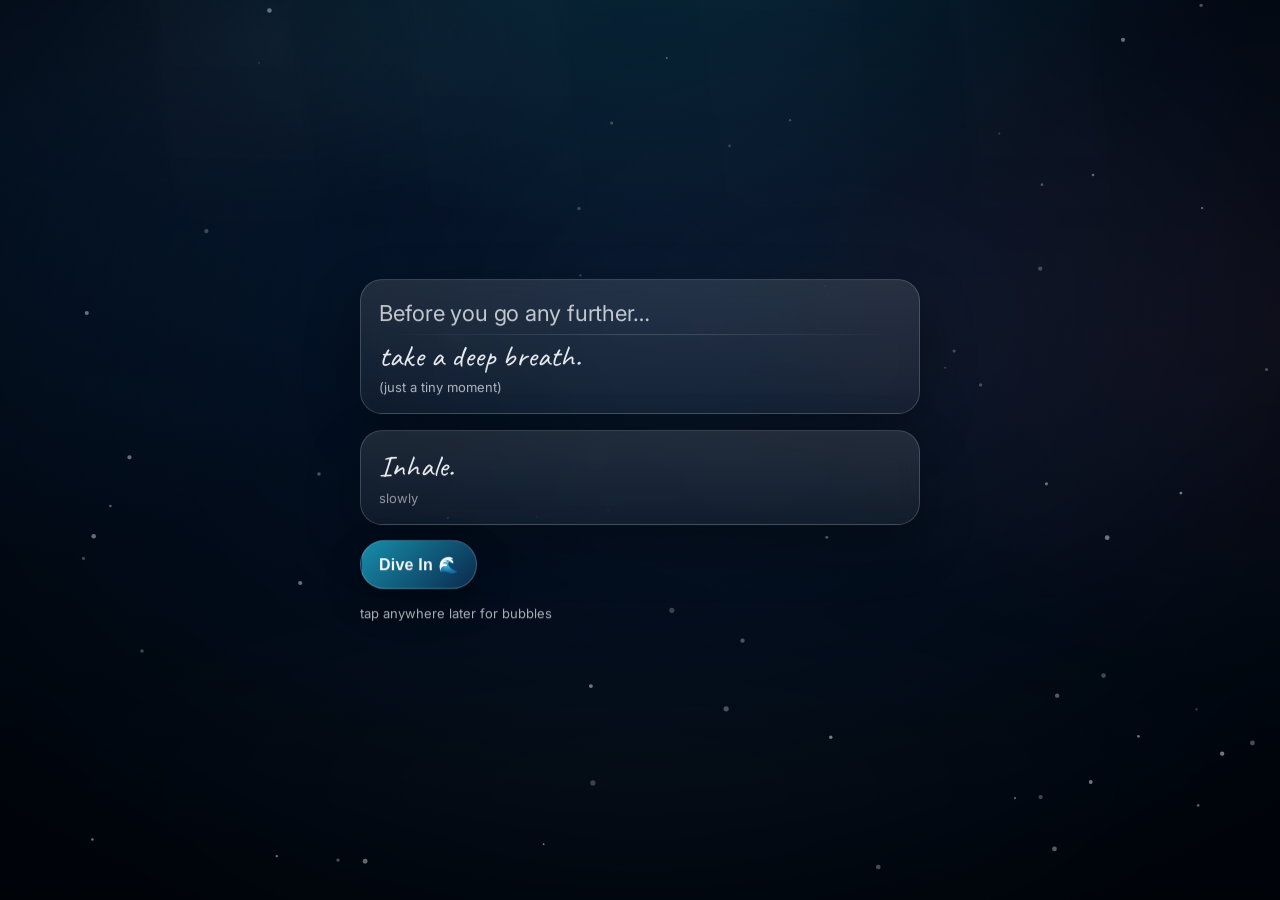
==== commit 1d2cc359: "Update Main.html" ====
--- a/Main.html
+++ b/Main.html
@@ -3,1243 +3,928 @@
 <head>
   <meta charset="utf-8" />
   <meta name="viewport" content="width=device-width,initial-scale=1,viewport-fit=cover" />
-  <meta name="theme-color" content="#06162d" />
-  <title>Happy Birthday Mona 🌊🍓</title>
+  <title>Underwater Birthday Dive</title>
+
+  <link rel="preconnect" href="https://fonts.googleapis.com">
+  <link rel="preconnect" href="https://fonts.gstatic.com" crossorigin>
+  <link href="https://fonts.googleapis.com/css2?family=Inter:wght@300;400;500;600&family=Caveat:wght@500;600&display=swap" rel="stylesheet">
+
   <style>
-    /* =========================
-       Mona Birthday Dive — single file
-       Mobile-first, parallax layers, cute flat ocean illustration style
-       No external assets, no libraries
-       ========================= */
-
     :root{
-      --bg0:#06162d;     /* deepest */
-      --bg1:#082042;
-      --bg2:#0b2f62;     /* mid */
-      --ocean:#0c3a7a;
-      --teal:#1cb3c9;
-      --foam:#bfefff;
-      --text:#f6fbff;
-      --muted:rgba(246,251,255,.78);
-      --pink:#ff6f91;    /* strawberry accent */
-      --straw:#ff3e55;
-      --straw2:#ff6a7c;
-      --leaf:#2bd17e;
-      --leaf2:#1aa861;
-      --sand:#f3d9b1;
-      --shadow:rgba(0,0,0,.35);
-      --card:rgba(255,255,255,.06);
-      --stroke:rgba(255,255,255,.16);
-      --radius:22px;
-      --ease:cubic-bezier(.2,.9,.2,1);
-    }
-
-    *{box-sizing:border-box}
-    html,body{height:100%}
+      --navy:#0B1F3A;
+      --blue:#123C69;
+      --turq:#1CA7C7;
+      --pink:#FF6F91;
+      --cream:#F5F7FA;
+
+      --glass: rgba(245,247,250,0.08);
+      --glass-strong: rgba(245,247,250,0.12);
+      --stroke: rgba(245,247,250,0.18);
+
+      --shadow: 0 20px 60px rgba(0,0,0,0.35);
+      --radius: 22px;
+
+      --safeTop: env(safe-area-inset-top);
+      --safeBottom: env(safe-area-inset-bottom);
+    }
+
+    *{ box-sizing:border-box; }
+    html,body{ height:100%; }
     body{
       margin:0;
-      font-family: ui-rounded, system-ui, -apple-system, Segoe UI, Roboto, Helvetica, Arial, "Apple Color Emoji","Segoe UI Emoji";
-      color:var(--text);
-      background: radial-gradient(1200px 700px at 50% -10%, #123e86 0%, var(--bg0) 55%, #041024 100%);
+      font-family: Inter, system-ui, -apple-system, Segoe UI, Roboto, Arial, sans-serif;
+      color: var(--cream);
+      background: #06121f;
       overflow-x:hidden;
-      touch-action: pan-y;
-      -webkit-tap-highlight-color: transparent;
-    }
-
-    /* Subtle underwater grain */
-    body::before{
-      content:"";
+      -webkit-font-smoothing:antialiased;
+      -moz-osx-font-smoothing:grayscale;
+      touch-action: manipulation;
+    }
+
+    /* --- PREMIUM OCEAN BACKGROUND --- */
+    .oceanBg{
+      position: fixed;
+      inset: 0;
+      z-index: 0;
+      pointer-events: none;
+      overflow: hidden;
+    }
+    .oceanBase{
+      position:absolute; inset:-20%;
+      background:
+        radial-gradient(1200px 900px at 50% -10%, rgba(28,167,199,0.22), transparent 60%),
+        radial-gradient(900px 700px at 10% 25%, rgba(18,60,105,0.55), transparent 62%),
+        radial-gradient(800px 600px at 85% 40%, rgba(255,111,145,0.10), transparent 60%),
+        linear-gradient(180deg, #0B1F3A 0%, #081a33 45%, #050f1f 100%);
+      filter: saturate(1.05) contrast(1.02);
+      transform: translateZ(0);
+    }
+    .oceanNoise{
+      position:absolute; inset:0;
+      opacity: 0.12;
+      background-image: url("data:image/svg+xml,%3Csvg xmlns='http://www.w3.org/2000/svg' width='140' height='140'%3E%3Cfilter id='n'%3E%3CfeTurbulence type='fractalNoise' baseFrequency='.9' numOctaves='2' stitchTiles='stitch'/%3E%3C/filter%3E%3Crect width='140' height='140' filter='url(%23n)' opacity='.45'/%3E%3C/svg%3E");
+      mix-blend-mode: overlay;
+      transform: translateZ(0);
+    }
+    .oceanCaustics{
+      position:absolute; inset:-25%;
+      opacity: 0.16;
+      background:
+        radial-gradient(closest-side at 30% 20%, rgba(245,247,250,0.35), transparent 62%),
+        radial-gradient(closest-side at 60% 40%, rgba(245,247,250,0.22), transparent 60%),
+        radial-gradient(closest-side at 50% 75%, rgba(245,247,250,0.18), transparent 58%);
+      filter: blur(10px);
+      mix-blend-mode: screen;
+      transform: translateZ(0);
+      animation: causticsDrift 12s ease-in-out infinite;
+    }
+    @keyframes causticsDrift{
+      0%   { transform: translate3d(-1%, -1%, 0) scale(1.02); }
+      50%  { transform: translate3d( 2%,  1%, 0) scale(1.06); }
+      100% { transform: translate3d(-1%, -1%, 0) scale(1.02); }
+    }
+    .oceanVignette{
+      position:absolute; inset:0;
+      background:
+        radial-gradient(900px 700px at 50% 35%, rgba(0,0,0,0), rgba(0,0,0,0.55) 70%, rgba(0,0,0,0.78) 100%);
+      opacity: 0.9;
+    }
+
+    /* subtle rays */
+    .rays{
+      position:fixed; inset:-10% 0 0 0;
+      pointer-events:none;
+      opacity:0.65;
+      z-index: 3;
+      transform: translateZ(0);
+      mask-image: linear-gradient(180deg, rgba(0,0,0,1), rgba(0,0,0,0));
+      -webkit-mask-image: linear-gradient(180deg, rgba(0,0,0,1), rgba(0,0,0,0));
+    }
+    .rays svg{ width:100%; height:100%; display:block; }
+
+    /* plankton */
+    .plankton{
       position:fixed; inset:0;
-      background-image:
-        radial-gradient(circle at 20% 20%, rgba(255,255,255,.06) 0 2px, transparent 3px),
-        radial-gradient(circle at 70% 35%, rgba(255,255,255,.05) 0 1px, transparent 2px),
-        radial-gradient(circle at 40% 80%, rgba(255,255,255,.04) 0 1px, transparent 2px);
-      background-size: 180px 180px, 220px 220px, 260px 260px;
-      opacity:.35;
       pointer-events:none;
-      mix-blend-mode: overlay;
-      z-index:0;
-    }
-
-    /* App wrapper */
-    .app{
+      opacity:0.9;
+      mix-blend-mode: screen;
+      filter: blur(0.2px);
+      z-index: 4;
+    }
+
+    /* scroll container */
+    .wrap{
       position:relative;
-      z-index:1;
-    }
-
-    /* Fixed light rays */
-    .rays{
-      position:fixed; inset:-10% -10% auto -10%;
-      height:70vh;
-      pointer-events:none;
-      z-index:2;
-      opacity:.42;
-      filter: blur(.2px);
-      transform: translateZ(0);
-    }
-    .rays svg{width:100%;height:100%}
-    .rays .ray{
-      transform-origin: 50% 0%;
-      animation: sway 9s var(--ease) infinite alternate;
-    }
-    .rays .ray:nth-child(2){animation-duration: 12s; opacity:.7}
-    .rays .ray:nth-child(3){animation-duration: 15s; opacity:.6}
-    @keyframes sway{
-      from{transform: skewX(-6deg) translateY(-10px)}
-      to{transform: skewX(6deg) translateY(10px)}
-    }
-
-    /* Top status safe-area padding */
-    .safeTop{height: env(safe-area-inset-top, 0px);}
-
-    /* Fullscreen sections */
+      height:100vh;
+      overflow-y:auto;
+      scroll-snap-type:y mandatory;
+      scroll-behavior:smooth;
+      -webkit-overflow-scrolling: touch;
+      z-index: 8;
+    }
+
     section{
       position:relative;
+      height:100vh;
       min-height: 100svh;
-      padding: 18px 16px 26px;
+      scroll-snap-align:start;
       display:flex;
       align-items:center;
       justify-content:center;
-    }
-    .section-inner{
-      width:min(680px, 100%);
+      padding: calc(24px + var(--safeTop)) 18px calc(24px + var(--safeBottom));
+      overflow:hidden;
+    }
+
+    /* section background (parallax moved) */
+    .bg{
+      position:absolute; inset:-20% -10%;
+      z-index:0;
+      transform: translateZ(0);
+      opacity:1;
+    }
+
+    .content{
       position:relative;
-      z-index:5;
-    }
-
-    /* Soft “blob” cutouts like reference images */
-    .blob{
-      position:absolute;
-      inset:auto;
-      width: 92vw;
-      max-width: 760px;
-      height: 70vh;
-      max-height: 560px;
-      border-radius: 45% 55% 60% 40% / 55% 45% 55% 45%;
-      background: radial-gradient(900px 500px at 30% 25%, rgba(255,255,255,.12), rgba(255,255,255,.03) 45%, rgba(0,0,0,0) 72%),
-                  linear-gradient(135deg, rgba(28,179,201,.18), rgba(12,58,122,.10));
-      border: 1px solid rgba(255,255,255,.10);
-      box-shadow: 0 18px 55px rgba(0,0,0,.35);
-      filter: saturate(1.05);
-      transform: translateZ(0);
-    }
-    .blob.blob-left{
-      left: -18vw;
-      top: 8vh;
-      rotate: -7deg;
-    }
-    .blob.blob-right{
-      right: -20vw;
-      bottom: 6vh;
-      rotate: 9deg;
-    }
-    .blob.blob-mid{
-      left: 50%;
-      top: 50%;
-      transform: translate(-50%,-50%);
-      width: 94vw;
-      height: 76vh;
-      border-radius: 55% 45% 55% 45% / 45% 55% 45% 55%;
-      background: radial-gradient(900px 520px at 40% 35%, rgba(255,255,255,.12), rgba(255,255,255,.03) 55%, rgba(0,0,0,0) 76%),
-                  linear-gradient(180deg, rgba(28,179,201,.14), rgba(6,22,45,.10));
-    }
-
-    /* Waves layers bottom */
-    .waves{
-      position:absolute; inset:auto 0 0 0;
-      height: 48vh;
-      pointer-events:none;
-      z-index:1;
-      opacity: .95;
-      transform: translateZ(0);
-    }
-
-    /* Parallax layers */
-    .layer{
-      position:absolute;
-      inset:0;
-      pointer-events:none;
-      z-index:1;
-      transform: translate3d(0,0,0);
-      will-change: transform;
-    }
-    .layer.fore{z-index:3}
-    .layer.mid{z-index:2}
-    .layer.back{z-index:1}
-    .layer .sprinkle{
-      position:absolute;
-      border-radius:999px;
-      opacity:.25;
-      filter: blur(.2px);
-    }
-
-    /* Text blocks */
+      z-index:3;
+      width:min(560px, 92vw);
+      display:flex;
+      flex-direction:column;
+      gap:16px;
+    }
+
     .card{
-      background: var(--card);
-      border: 1px solid var(--stroke);
+      background: linear-gradient(180deg, var(--glass-strong), rgba(245,247,250,0.06));
+      border:1px solid var(--stroke);
       border-radius: var(--radius);
-      padding: 16px 16px 14px;
-      box-shadow: 0 16px 45px rgba(0,0,0,.25);
-      backdrop-filter: blur(8px);
-    }
-    .lead{
-      font-size: clamp(22px, 6.1vw, 34px);
-      line-height: 1.05;
-      letter-spacing: -0.02em;
-      margin:0 0 10px;
-      font-weight: 800;
-    }
-    .text{
-      font-size: clamp(15px, 4.1vw, 18px);
+      box-shadow: var(--shadow);
+      padding:18px 18px;
+      backdrop-filter: blur(10px);
+      -webkit-backdrop-filter: blur(10px);
+    }
+
+    .line{
+      font-size: clamp(18px, 4.2vw, 22px);
       line-height: 1.45;
-      margin:0;
-      color: var(--muted);
-    }
-    .text strong{color: var(--text); font-weight:800}
-    .small{
-      margin-top:10px;
-      font-size: 13px;
-      color: rgba(246,251,255,.62);
-    }
-
-    /* Typewriter-ish intro lines */
-    .lines{display:flex; flex-direction:column; gap:10px}
-    .line{
-      opacity:0;
-      transform: translateY(8px);
-      transition: opacity .75s var(--ease), transform .75s var(--ease);
-    }
-    .line.show{opacity:1; transform: translateY(0)}
-    .line span{
-      display:inline-block;
-      padding: 10px 12px;
-      border-radius: 18px;
-      background: rgba(255,255,255,.06);
-      border: 1px solid rgba(255,255,255,.10);
-      box-shadow: 0 12px 40px rgba(0,0,0,.22);
-      backdrop-filter: blur(8px);
-    }
-
-    /* Buttons */
+      letter-spacing: -0.01em;
+      color: rgba(245,247,250,0.92);
+    }
+
+    .accent{
+      font-family: Caveat, cursive;
+      font-size: clamp(24px, 6vw, 30px);
+      line-height: 1.15;
+      color: rgba(245,247,250,0.96);
+      letter-spacing: 0.2px;
+    }
+
+    .soft{ color: rgba(245,247,250,0.78); }
+
     .btn{
       appearance:none;
       border:0;
-      width:100%;
-      margin-top:14px;
-      padding: 14px 16px;
-      border-radius: 18px;
-      font-weight: 800;
-      letter-spacing: .01em;
+      border-radius: 999px;
+      padding: 14px 18px;
+      background: linear-gradient(135deg, rgba(28,167,199,0.85), rgba(18,60,105,0.65));
+      color: var(--cream);
+      font-weight: 600;
       font-size: 16px;
-      color: #052037;
-      background: linear-gradient(180deg, #d6fbff, #8eeaff);
-      box-shadow: 0 14px 40px rgba(0,0,0,.25);
-      position:relative;
-      overflow:hidden;
+      letter-spacing: 0.2px;
+      box-shadow: 0 14px 40px rgba(0,0,0,0.35);
+      border: 1px solid rgba(245,247,250,0.22);
       transform: translateZ(0);
-    }
-    .btn:active{transform: translateY(1px) scale(.995)}
-    .btn::after{
+      cursor:pointer;
+      width: fit-content;
+      user-select:none;
+      -webkit-tap-highlight-color: transparent;
+      transition: transform 180ms ease, filter 180ms ease;
+    }
+    .btn:active{ transform: scale(0.97); filter: brightness(1.05); }
+
+    .hint{
+      font-size: 13px;
+      color: rgba(245,247,250,0.70);
+    }
+
+    .divider{
+      height:1px;
+      background: linear-gradient(90deg, transparent, rgba(245,247,250,0.18), transparent);
+      margin: 4px 0;
+    }
+
+    /* fade-in */
+    .reveal{
+      opacity:0;
+      transform: translateY(10px);
+      will-change: opacity, transform;
+    }
+
+    /* scene */
+    .scene{
+      position:absolute;
+      inset: 0;
+      z-index:2;
+      pointer-events:none;
+    }
+
+    /* watercolor sticker look */
+    .sticker{
+      position:absolute;
+      pointer-events:auto;
+      user-select:none;
+      -webkit-tap-highlight-color: transparent;
+      transform: translateZ(0);
+      filter: drop-shadow(0 18px 26px rgba(0,0,0,0.35));
+    }
+    .sticker::before{
       content:"";
       position:absolute;
-      inset:-40% -30%;
-      background: radial-gradient(circle at 30% 30%, rgba(255,255,255,.85), transparent 55%);
-      opacity:.22;
-      transform: rotate(20deg);
-      transition: opacity .4s var(--ease);
-    }
-    .btn:active::after{opacity:.35}
-
-    /* Small UI controls */
-    .topbar{
-      position:fixed;
-      left: 12px;
-      right: 12px;
-      top: calc(env(safe-area-inset-top, 0px) + 10px);
-      display:flex;
-      justify-content:space-between;
-      gap:10px;
-      z-index:10;
-      pointer-events:none;
-    }
-    .pill{
-      pointer-events:auto;
-      display:inline-flex;
-      align-items:center;
-      gap:8px;
-      padding: 10px 12px;
-      border-radius: 999px;
-      background: rgba(255,255,255,.06);
-      border: 1px solid rgba(255,255,255,.10);
-      backdrop-filter: blur(8px);
-      box-shadow: 0 14px 40px rgba(0,0,0,.25);
-      font-size: 13px;
-      color: rgba(246,251,255,.86);
-      user-select:none;
-    }
-    .pill button{
-      appearance:none;border:0;background:transparent;color:inherit;
-      font:inherit; padding:0; margin:0; cursor:pointer;
-    }
-    .dot{
-      width:10px;height:10px;border-radius:999px;background: rgba(255,255,255,.55);
-      box-shadow: 0 0 0 4px rgba(255,255,255,.10);
-    }
-    .dot.on{background: #7ff1ff; box-shadow: 0 0 0 4px rgba(127,241,255,.18)}
-    .dot.off{background: rgba(255,255,255,.35)}
-
-    /* Illustrations container */
-    .illu{
-      width:100%;
-      display:flex;
-      justify-content:center;
-      margin: 14px 0 0;
-    }
-    .illu svg{
-      width:min(420px, 92%);
-      height:auto;
-      filter: drop-shadow(0 18px 38px rgba(0,0,0,.28));
-    }
-
-    /* Reveal on scroll */
-    [data-reveal]{
-      opacity:0;
-      transform: translateY(14px);
-      transition: opacity .8s var(--ease), transform .8s var(--ease);
-    }
-    .reveal{
-      opacity:1 !important;
-      transform: translateY(0) !important;
-    }
-
-    /* Bubble particles */
-    .bubble{
-      position:fixed;
-      left:0; top:0;
-      width:12px; height:12px;
-      border-radius:999px;
-      pointer-events:none;
-      background: radial-gradient(circle at 30% 30%, rgba(255,255,255,.95), rgba(191,239,255,.55) 42%, rgba(191,239,255,.12) 70%, rgba(255,255,255,0) 74%);
-      border: 1px solid rgba(255,255,255,.22);
-      box-shadow: 0 14px 35px rgba(0,0,0,.18);
-      opacity:.9;
-      z-index:999;
-      transform: translate(-50%,-50%);
-      animation: floatUp var(--dur, 2400ms) var(--ease) forwards;
-    }
-    @keyframes floatUp{
-      0% { transform: translate(calc(var(--x)*1px), calc(var(--y)*1px)) scale(var(--s)); opacity:.95;}
-      70%{ opacity:.7 }
-      100%{ transform: translate(calc(var(--x)*1px + var(--dx)*1px), calc(var(--y)*1px - var(--dy)*1px)) scale(calc(var(--s)*1.15)); opacity:0;}
-    }
-
-    /* Confetti-ish strawberry sparkles at end */
-    .spark{
-      position:absolute;
-      inset:0;
-      pointer-events:none;
-      z-index:4;
-      overflow:hidden;
-    }
-    .spark i{
-      position:absolute;
-      width:8px; height:8px;
-      border-radius:999px;
-      background: rgba(255,111,145,.9);
-      box-shadow: 0 0 0 4px rgba(255,111,145,.14);
-      animation: rise 2.9s var(--ease) forwards;
-      opacity:.95;
-    }
-    @keyframes rise{
-      0%{ transform: translateY(30px) scale(.85); opacity:0}
-      10%{ opacity:.95 }
-      100%{ transform: translateY(-220px) scale(1.15); opacity:0}
-    }
-
-    /* Final title */
-    .final-title{
-      text-align:center;
-      font-weight: 900;
-      font-size: clamp(28px, 7vw, 46px);
-      letter-spacing: -0.02em;
-      line-height:1.02;
-      margin:0;
-      text-shadow: 0 18px 55px rgba(0,0,0,.35);
-    }
-    .final-sub{
-      margin: 10px auto 0;
-      width: min(480px, 100%);
-      text-align:center;
-      color: rgba(246,251,255,.65);
-      font-size: 13px;
-    }
-
-    /* Subtle “bubble letters” effect */
-    .bubbleText{
-      position:relative;
-      display:inline-block;
-    }
-    .bubbleText::after{
+      inset:-18% -20%;
+      z-index:-1;
+      background:
+        radial-gradient(closest-side at 55% 55%, rgba(245,247,250,0.98), rgba(245,247,250,0.55) 58%, rgba(245,247,250,0) 72%);
+      filter: url(#grunge);
+      opacity:0.95;
+    }
+    .sticker::after{
       content:"";
       position:absolute;
-      left:-10%;
-      right:-10%;
-      bottom:-12px;
-      height: 18px;
-      background: radial-gradient(circle at 12% 40%, rgba(191,239,255,.55), transparent 52%),
-                  radial-gradient(circle at 40% 60%, rgba(191,239,255,.35), transparent 52%),
-                  radial-gradient(circle at 78% 45%, rgba(191,239,255,.50), transparent 52%);
-      filter: blur(.2px);
-      opacity:.55;
-      animation: shimmer 4.5s ease-in-out infinite;
-    }
-    @keyframes shimmer{
-      0%,100%{transform: translateY(0); opacity:.45}
-      50%{transform: translateY(-4px); opacity:.62}
-    }
-
-    /* Accessibility */
+      inset:-35% -35%;
+      z-index:-2;
+      opacity:0.75;
+      background:
+        radial-gradient(circle at 35% 35%, rgba(245,247,250,0.75) 0 6px, transparent 7px),
+        radial-gradient(circle at 60% 30%, rgba(245,247,250,0.70) 0 4px, transparent 5px),
+        radial-gradient(circle at 70% 55%, rgba(245,247,250,0.65) 0 7px, transparent 8px),
+        radial-gradient(circle at 40% 70%, rgba(245,247,250,0.55) 0 5px, transparent 6px),
+        radial-gradient(circle at 78% 72%, rgba(245,247,250,0.50) 0 4px, transparent 5px);
+      filter: blur(0.2px);
+    }
+    .sticker img{
+      display:block;
+      width:100%;
+      height:auto;
+    }
+
+    /* asset sizing / placement */
+    .whaleArt{ width: 300px; left:-28%; top:18%; }
+    .cupcakeArt{ width: 220px; right:6%; top:22%; }
+    .dinoArt{ width: 180px; left:-35%; bottom:16%; }
+
+    /* interactive fish */
+    .fish{
+      position:absolute;
+      width: 26px;
+      opacity:0.8;
+      pointer-events:auto;
+      transform: translateZ(0);
+    }
+
+    /* final logo */
+    .logoWrap{
+      display:flex;
+      align-items:center;
+      justify-content:center;
+      gap:12px;
+      margin-top: 8px;
+    }
+    .nameLogo{
+      width:min(360px, 78vw);
+      height:auto;
+      filter: drop-shadow(0 18px 26px rgba(0,0,0,0.35));
+      opacity:0.98;
+    }
+
+    /* popup easter egg */
+    .popup{
+      position:fixed;
+      left: 50%;
+      bottom: calc(18px + var(--safeBottom));
+      transform: translateX(-50%) translateY(24px);
+      opacity:0;
+      pointer-events:none;
+      z-index: 50;
+      width:min(520px, 92vw);
+    }
+    .popup .card{ padding:14px 16px; }
+
+    /* strawberry finale glow */
+    .strawGlow{
+      position:absolute; inset:-10%;
+      background: radial-gradient(560px 420px at 50% 42%, rgba(255,111,145,0.22), transparent 62%);
+      opacity:0;
+      z-index:1;
+      pointer-events:none;
+    }
+
+    /* per-section blob for “landing page” feel */
+    .softBlob{
+      position:absolute;
+      width: 520px;
+      height: 520px;
+      border-radius: 40% 60% 55% 45% / 45% 55% 45% 55%;
+      background: radial-gradient(closest-side, rgba(28,167,199,0.22), transparent 70%);
+      filter: blur(18px);
+      opacity: 0.9;
+      z-index: 1;
+      pointer-events:none;
+      transform: translateZ(0);
+    }
+
+    @media (max-width: 420px){
+      .whaleArt{ width: 260px; }
+      .cupcakeArt{ width: 200px; }
+      .dinoArt{ width: 160px; }
+    }
+
     @media (prefers-reduced-motion: reduce){
-      .rays .ray, .bubble, [data-reveal], .bubbleText::after{animation:none !important; transition:none !important}
-      .layer{will-change:auto}
-    }
-
-    /* Fine tune for short screens */
-    @media (max-height: 680px){
-      section{padding-top: 14px}
-      .blob{height: 62vh}
+      .wrap{ scroll-behavior:auto; }
+      .reveal{ opacity:1 !important; transform:none !important; }
+      .oceanCaustics{ animation:none; }
     }
   </style>
 </head>
+
 <body>
-  <div class="safeTop"></div>
-
-  <!-- Subtle light rays -->
+  <!-- Put these files inside /assets/ :
+       whale.svg , cake.svg , dino.png , mona_logo.png , (optional) ambience.mp3 -->
+
+  <div class="oceanBg" aria-hidden="true">
+    <div class="oceanBase"></div>
+    <div class="oceanNoise"></div>
+    <div class="oceanCaustics"></div>
+    <div class="oceanVignette"></div>
+  </div>
+
+  <!-- grunge filter for sticker stamp -->
+  <svg width="0" height="0" style="position:absolute">
+    <filter id="grunge">
+      <feTurbulence type="fractalNoise" baseFrequency="0.9" numOctaves="2" seed="7" result="noise"/>
+      <feDisplacementMap in="SourceGraphic" in2="noise" scale="18" xChannelSelector="R" yChannelSelector="G"/>
+    </filter>
+  </svg>
+
+  <!-- light rays -->
   <div class="rays" aria-hidden="true">
-    <svg viewBox="0 0 1000 600" preserveAspectRatio="none">
+    <svg viewBox="0 0 1200 800" preserveAspectRatio="none">
       <defs>
         <linearGradient id="rayGrad" x1="0" y1="0" x2="0" y2="1">
-          <stop offset="0" stop-color="#bfefff" stop-opacity=".26"/>
-          <stop offset=".55" stop-color="#bfefff" stop-opacity=".08"/>
-          <stop offset="1" stop-color="#bfefff" stop-opacity="0"/>
+          <stop offset="0" stop-color="rgba(245,247,250,0.20)"/>
+          <stop offset="1" stop-color="rgba(245,247,250,0)"/>
         </linearGradient>
+        <filter id="rayBlur"><feGaussianBlur stdDeviation="10"/></filter>
       </defs>
-      <polygon class="ray" points="140,0 230,0 420,600 290,600" fill="url(#rayGrad)"/>
-      <polygon class="ray" points="420,0 520,0 650,600 520,600" fill="url(#rayGrad)"/>
-      <polygon class="ray" points="700,0 820,0 980,600 850,600" fill="url(#rayGrad)"/>
+      <g filter="url(#rayBlur)" opacity="0.85">
+        <path d="M120 0 L260 0 L420 820 L260 820 Z" fill="url(#rayGrad)" opacity="0.22"/>
+        <path d="M360 0 L520 0 L650 820 L490 820 Z" fill="url(#rayGrad)" opacity="0.18"/>
+        <path d="M640 0 L800 0 L900 820 L740 820 Z" fill="url(#rayGrad)" opacity="0.16"/>
+        <path d="M880 0 L1020 0 L1120 820 L980 820 Z" fill="url(#rayGrad)" opacity="0.20"/>
+      </g>
     </svg>
   </div>
 
-  <!-- Small top controls (optional ambience + restart) -->
-  <div class="topbar" role="group" aria-label="Controls">
-    <div class="pill" title="Ambient sound (optional)">
-      <span class="dot off" id="soundDot" aria-hidden="true"></span>
-      <button id="soundBtn" type="button" aria-pressed="false">Sound</button>
-    </div>
-    <div class="pill">
-      <button id="restartBtn" type="button">Restart</button>
-    </div>
-  </div>
-
-  <main class="app" id="app">
-    <!-- SECTION 1: ENTRY -->
-    <section id="s1" style="background: radial-gradient(900px 520px at 50% 10%, rgba(28,179,201,.14), transparent 60%), linear-gradient(180deg, var(--bg0), var(--bg1));">
-      <div class="layer back" data-parallax="0.10" aria-hidden="true">
-        <!-- floating plankton dots -->
-        <span class="sprinkle" style="left:10%;top:20%;width:6px;height:6px;background:rgba(191,239,255,.55)"></span>
-        <span class="sprinkle" style="left:78%;top:28%;width:10px;height:10px;background:rgba(191,239,255,.30)"></span>
-        <span class="sprinkle" style="left:32%;top:55%;width:8px;height:8px;background:rgba(255,255,255,.22)"></span>
-        <span class="sprinkle" style="left:55%;top:70%;width:5px;height:5px;background:rgba(191,239,255,.40)"></span>
-      </div>
-
-      <div class="blob blob-mid" aria-hidden="true"></div>
-
-      <div class="section-inner">
-        <div class="card">
-          <div class="lines" id="introLines" aria-live="polite">
-            <div class="line"><span>Before you go any further…</span></div>
-            <div class="line"><span>take a deep breath.</span></div>
-            <div class="line"><span>Inhale.</span></div>
-            <div class="line"><span>Hold it.</span></div>
-            <div class="line"><span>Now dive.</span></div>
-          </div>
-
-          <button class="btn" id="diveBtn" type="button">Dive In 🌊</button>
-          <div class="small">Tip: tap anywhere to make bubbles.</div>
-        </div>
-
-        <div class="illu" aria-hidden="true">
-          <!-- Cute diver silhouette inside blob-ish mask -->
-          <svg viewBox="0 0 520 320">
-            <defs>
-              <linearGradient id="maskG" x1="0" y1="0" x2="1" y2="1">
-                <stop offset="0" stop-color="#1cb3c9" stop-opacity=".35"/>
-                <stop offset="1" stop-color="#0b2f62" stop-opacity=".35"/>
-              </linearGradient>
-            </defs>
-            <path d="M92,74 C114,24 190,8 236,36 C290,-6 380,10 412,70 C460,92 474,148 452,190 C464,252 420,300 356,298 C314,318 238,318 208,294 C144,306 92,262 98,206 C68,168 66,108 92,74Z"
-                  fill="url(#maskG)" stroke="rgba(255,255,255,.18)" stroke-width="2" />
-            <!-- diver -->
-            <g transform="translate(170 90)">
-              <path d="M62,120 C42,110 38,88 54,74 C44,50 52,22 80,16 C98,4 124,12 132,34 C150,44 156,70 142,88 C154,110 146,132 122,138 C104,150 76,146 62,120Z"
-                    fill="rgba(255,255,255,.10)" />
-              <path d="M88,40 C72,40 60,52 60,68 C60,84 72,96 88,96 C104,96 116,84 116,68 C116,52 104,40 88,40Z"
-                    fill="#bfefff" opacity=".92" />
-              <path d="M55,74 C40,84 32,100 34,118 C50,110 62,98 62,82" fill="#1cb3c9" opacity=".65"/>
-              <path d="M122,74 C136,84 144,100 142,118 C126,110 114,98 114,82" fill="#1cb3c9" opacity=".65"/>
-              <circle cx="88" cy="68" r="18" fill="rgba(6,22,45,.45)"/>
-              <path d="M70,66 C78,58 98,58 106,66" stroke="rgba(255,255,255,.42)" stroke-width="3" stroke-linecap="round"/>
-            </g>
-          </svg>
-        </div>
-      </div>
-
-      <div class="waves" aria-hidden="true">
-        <svg viewBox="0 0 1000 420" preserveAspectRatio="none">
-          <path d="M0,260 C140,240 180,330 310,300 C420,270 430,160 540,190 C650,220 700,360 820,320 C910,290 940,250 1000,260 L1000,420 L0,420Z"
-                fill="rgba(28,179,201,.14)" />
-          <path d="M0,290 C120,270 210,360 330,330 C470,292 470,190 590,218 C710,250 760,384 880,346 C940,328 972,305 1000,290 L1000,420 L0,420Z"
-                fill="rgba(12,58,122,.35)" />
-          <path d="M0,320 C140,300 220,394 360,370 C520,342 540,230 660,256 C780,282 830,420 1000,388 L1000,420 L0,420Z"
-                fill="rgba(6,22,45,.55)" />
+  <!-- plankton -->
+  <canvas class="plankton" id="plankton" aria-hidden="true"></canvas>
+
+  <!-- optional ambience -->
+  <audio id="ambience" src="assets/ambience.mp3" preload="auto" loop muted></audio>
+
+  <div class="wrap" id="wrap">
+    <!-- 1 entry -->
+    <section id="entry" data-depth="0.06">
+      <div class="bg" style="background:
+        radial-gradient(900px 700px at 50% 0%, rgba(28,167,199,0.12), transparent 60%),
+        linear-gradient(180deg, rgba(0,0,0,0.20), rgba(0,0,0,0));
+      "></div>
+
+      <div class="content">
+        <div class="card reveal">
+          <div class="line soft">Before you go any further…</div>
+          <div class="divider"></div>
+          <div class="accent">take a deep breath.</div>
+          <div class="hint" style="margin-top:6px;">(just a tiny moment)</div>
+        </div>
+
+        <div class="card reveal" id="breathCard" style="display:none;">
+          <div class="accent" id="breathLine">Inhale.</div>
+          <div class="hint" id="breathHint" style="margin-top:6px; opacity:0.8;"></div>
+        </div>
+
+        <button class="btn reveal" id="diveBtn">Dive In 🌊</button>
+        <div class="hint reveal">tap anywhere later for bubbles</div>
+      </div>
+    </section>
+
+    <!-- 2 ocean personality -->
+    <section id="ocean" data-depth="0.10">
+      <div class="bg" style="background:
+        radial-gradient(1200px 900px at 50% 0%, rgba(28,167,199,0.12), transparent 62%),
+        radial-gradient(900px 700px at 20% 30%, rgba(18,60,105,0.22), transparent 60%),
+        linear-gradient(180deg, rgba(0,0,0,0.16), rgba(0,0,0,0));
+      "></div>
+
+      <div class="softBlob" style="left:50%; top:8%; transform:translateX(-50%);"></div>
+
+      <div class="scene">
+        <div class="sticker whaleArt" id="whale" role="button" aria-label="whale">
+          <img src="assets/whale.svg" alt="Whale" />
+        </div>
+
+        <svg class="fish" data-fish="1" style="left:12%; top:54%;" viewBox="0 0 60 30" role="img" aria-label="fish">
+          <path d="M10 15c8-12 24-12 32 0-8 12-24 12-32 0z" fill="rgba(245,247,250,0.55)"/>
+          <path d="M42 15l14-10v20z" fill="rgba(245,247,250,0.35)"/>
         </svg>
-      </div>
-    </section>
-
-    <!-- SECTION 2: OCEAN PERSONALITY -->
-    <section id="s2" style="background: radial-gradient(900px 520px at 30% 10%, rgba(28,179,201,.16), transparent 60%), linear-gradient(180deg, var(--bg1), var(--bg2));">
-      <div class="blob blob-left" aria-hidden="true"></div>
-
-      <div class="layer back" data-parallax="0.10" aria-hidden="true">
-        <span class="sprinkle" style="left:14%;top:18%;width:9px;height:9px;background:rgba(191,239,255,.30)"></span>
-        <span class="sprinkle" style="left:70%;top:24%;width:6px;height:6px;background:rgba(255,255,255,.20)"></span>
-        <span class="sprinkle" style="left:84%;top:62%;width:12px;height:12px;background:rgba(191,239,255,.26)"></span>
-      </div>
-
-      <div class="section-inner">
-        <div class="card" data-reveal>
-          <h2 class="lead">Okay.</h2>
-          <p class="text">
+        <svg class="fish" data-fish="2" style="left:78%; top:60%; width:22px;" viewBox="0 0 60 30" role="img" aria-label="fish">
+          <path d="M10 15c8-12 24-12 32 0-8 12-24 12-32 0z" fill="rgba(245,247,250,0.45)"/>
+          <path d="M42 15l14-10v20z" fill="rgba(245,247,250,0.28)"/>
+        </svg>
+      </div>
+
+      <div class="content">
+        <div class="card reveal">
+          <div class="line">
             I honestly think<br/>
             if the ocean had a personality,<br/>
             it would look a lot like you.
-          </p>
-        </div>
-
-        <div class="illu" aria-hidden="true">
-          <!-- Strawberry Whale (no jewelry, cute flat) -->
-          <svg viewBox="0 0 520 320">
-            <defs>
-              <linearGradient id="whaleR" x1="0" y1="0" x2="1" y2="1">
-                <stop offset="0" stop-color="#ff6a7c"/>
-                <stop offset="1" stop-color="#ff3e55"/>
-              </linearGradient>
-              <linearGradient id="belly" x1="0" y1="0" x2="0" y2="1">
-                <stop offset="0" stop-color="#f6fbff" stop-opacity=".95"/>
-                <stop offset="1" stop-color="#bfefff" stop-opacity=".95"/>
-              </linearGradient>
-            </defs>
-
-            <!-- splash -->
-            <path d="M132,70 C122,52 140,38 154,54 C156,32 188,34 184,58 C206,42 224,66 206,82"
-                  fill="#bfefff" opacity=".85"/>
-
-            <!-- body -->
-            <path d="M116,188
-                     C96,136 110,84 158,74
-                     C200,30 296,38 340,76
-                     C416,78 456,128 446,178
-                     C434,244 356,264 296,244
-                     C268,266 236,280 204,274
-                     C150,266 126,234 116,188Z"
-                  fill="url(#whaleR)" stroke="rgba(255,255,255,.16)" stroke-width="2"/>
-
-            <!-- belly -->
-            <path d="M184,188
-                     C176,150 192,112 232,104
-                     C260,72 326,78 350,110
-                     C404,110 418,146 410,176
-                     C400,222 334,232 286,216
-                     C262,236 230,244 206,236
-                     C190,230 186,210 184,188Z"
-                  fill="url(#belly)" opacity=".95"/>
-
-            <!-- eye -->
-            <circle cx="256" cy="122" r="6" fill="#051a30" opacity=".85"/>
-            <path d="M246,114 C256,108 268,110 274,118" stroke="rgba(255,255,255,.35)" stroke-width="3" stroke-linecap="round"/>
-
-            <!-- strawberry seeds -->
-            <g fill="rgba(255,255,255,.80)" opacity=".55">
-              <ellipse cx="170" cy="126" rx="6" ry="4"/>
-              <ellipse cx="198" cy="108" rx="6" ry="4"/>
-              <ellipse cx="216" cy="146" rx="6" ry="4"/>
-              <ellipse cx="244" cy="92"  rx="6" ry="4"/>
-              <ellipse cx="282" cy="98"  rx="6" ry="4"/>
-              <ellipse cx="306" cy="134" rx="6" ry="4"/>
-              <ellipse cx="336" cy="118" rx="6" ry="4"/>
-              <ellipse cx="358" cy="152" rx="6" ry="4"/>
-              <ellipse cx="198" cy="176" rx="6" ry="4"/>
-              <ellipse cx="236" cy="190" rx="6" ry="4"/>
-              <ellipse cx="310" cy="190" rx="6" ry="4"/>
-              <ellipse cx="370" cy="188" rx="6" ry="4"/>
-            </g>
-
-            <!-- tail leaves -->
-            <g transform="translate(406 150)">
-              <path d="M20,14 C42,2 58,8 64,24 C42,34 26,30 20,14Z"
-                    fill="var(--leaf)" stroke="rgba(255,255,255,.12)" stroke-width="2"/>
-              <path d="M18,18 C30,36 48,44 70,40 C60,22 42,12 18,18Z"
-                    fill="var(--leaf2)" stroke="rgba(255,255,255,.10)" stroke-width="2"/>
-            </g>
-
-            <!-- fins -->
-            <path d="M166,220 C150,224 142,244 156,256 C174,254 184,234 166,220Z" fill="#ff3e55" opacity=".95"/>
-            <path d="M190,236 C176,248 176,268 198,272 C212,260 208,244 190,236Z" fill="#ff6a7c" opacity=".85"/>
-          </svg>
-        </div>
-      </div>
-
-      <div class="waves" aria-hidden="true">
-        <svg viewBox="0 0 1000 420" preserveAspectRatio="none">
-          <path d="M0,270 C140,250 210,350 330,320 C470,282 470,186 590,216 C710,246 780,386 900,350 C960,332 982,308 1000,296 L1000,420 L0,420Z"
-                fill="rgba(28,179,201,.16)" />
-          <path d="M0,310 C120,294 220,395 360,366 C520,334 540,235 660,262 C780,286 840,420 1000,394 L1000,420 L0,420Z"
-                fill="rgba(6,22,45,.62)" />
-        </svg>
+          </div>
+          <div class="hint" style="margin-top:10px;">(tap the whale three times)</div>
+        </div>
       </div>
     </section>
 
-    <!-- SECTION 3: UNDERWATER BAKERY -->
-    <section id="s3" style="background: radial-gradient(900px 520px at 70% 15%, rgba(255,111,145,.10), transparent 60%), linear-gradient(180deg, var(--bg2), var(--ocean));">
-      <div class="blob blob-right" aria-hidden="true"></div>
-
-      <div class="section-inner">
-        <div class="card" data-reveal>
-          <h2 class="lead">Underwater Bakery.</h2>
-          <p class="text">
+    <!-- 3 underwater bakery -->
+    <section id="bakery" data-depth="0.12">
+      <div class="bg" style="background:
+        radial-gradient(1100px 820px at 50% 0%, rgba(28,167,199,0.10), transparent 64%),
+        radial-gradient(800px 600px at 70% 20%, rgba(255,111,145,0.08), transparent 60%),
+        linear-gradient(180deg, rgba(0,0,0,0.14), rgba(0,0,0,0));
+      "></div>
+
+      <div class="softBlob" style="left:70%; top:12%; opacity:0.75;"></div>
+
+      <div class="scene">
+        <div class="sticker cupcakeArt" id="cupcake" role="button" aria-label="cupcake">
+          <img src="assets/cake.svg" alt="Cupcake" />
+        </div>
+      </div>
+
+      <div class="content">
+        <div class="card reveal">
+          <div class="line">
             If you ever open a café,<br/>
             I’m officially your first loyal customer.<br/>
             Because you don’t just bake sweets…<br/>
             you bake comfort.
-          </p>
-          <div class="small">Tap the cupcake ✨</div>
-        </div>
-
-        <div class="illu" aria-hidden="true">
-          <!-- Cupcake with coral frosting -->
-          <svg viewBox="0 0 520 320" id="cupcakeSvg">
-            <defs>
-              <linearGradient id="cupG" x1="0" y1="0" x2="0" y2="1">
-                <stop offset="0" stop-color="#ffd1dc" stop-opacity=".95"/>
-                <stop offset="1" stop-color="#ff6f91" stop-opacity=".65"/>
-              </linearGradient>
-              <linearGradient id="frostG" x1="0" y1="0" x2="1" y2="1">
-                <stop offset="0" stop-color="#bfefff"/>
-                <stop offset="1" stop-color="#1cb3c9"/>
-              </linearGradient>
-            </defs>
-
-            <!-- sea floor -->
-            <path d="M60,270 C150,250 190,290 260,282 C350,270 394,250 460,258 L460,300 L60,300Z"
-                  fill="rgba(243,217,177,.20)"/>
-
-            <!-- corals -->
-            <path d="M92,260 C78,236 88,208 112,206 C116,186 142,182 152,200 C176,196 188,220 176,238 C196,246 184,270 162,270"
-                  fill="rgba(255,111,145,.55)"/>
-            <path d="M430,266 C420,242 434,220 456,222 C462,200 486,202 490,220 C514,226 520,248 506,262"
-                  fill="rgba(28,179,201,.45)"/>
-
-            <!-- cupcake base -->
-            <path d="M198,244 C192,206 210,168 260,162 C312,166 330,206 322,244 C314,270 206,270 198,244Z"
-                  fill="url(#cupG)" stroke="rgba(255,255,255,.18)" stroke-width="2"/>
-            <!-- ridges -->
-            <g opacity=".35" stroke="rgba(255,255,255,.35)" stroke-width="2">
-              <path d="M210,242 C208,214 218,188 238,170"/>
-              <path d="M232,248 C230,214 240,186 260,166"/>
-              <path d="M252,250 C252,214 264,184 282,170"/>
-              <path d="M274,248 C276,214 288,186 304,174"/>
-            </g>
-
-            <!-- frosting -->
-            <path d="M176,176 C176,132 220,112 260,116 C300,112 344,132 344,176
-                     C344,194 330,206 314,210 C324,224 316,244 292,246
-                     C286,260 268,268 252,264 C238,270 216,266 210,252
-                     C186,246 182,226 192,212 C182,206 176,194 176,176Z"
-                  fill="url(#frostG)" stroke="rgba(255,255,255,.18)" stroke-width="2"/>
-
-            <!-- strawberry on top -->
-            <path d="M250,94 C236,90 228,102 236,116 C246,134 276,134 286,116 C294,102 286,90 272,94"
-                  fill="var(--straw)" stroke="rgba(255,255,255,.16)" stroke-width="2"/>
-            <path d="M252,90 C254,78 266,76 270,88" stroke="rgba(255,255,255,.35)" stroke-width="3" stroke-linecap="round"/>
-            <path d="M256,84 C262,74 278,76 284,88" stroke="rgba(43,209,126,.9)" stroke-width="4" stroke-linecap="round"/>
-
-            <!-- bubbles -->
-            <g fill="rgba(191,239,255,.55)" opacity=".75">
-              <circle cx="360" cy="100" r="6"/>
-              <circle cx="382" cy="82" r="9" opacity=".6"/>
-              <circle cx="140" cy="96" r="8" opacity=".5"/>
-            </g>
-          </svg>
-        </div>
-      </div>
-
-      <div class="waves" aria-hidden="true">
-        <svg viewBox="0 0 1000 420" preserveAspectRatio="none">
-          <path d="M0,280 C150,260 210,360 340,326 C470,292 480,206 610,236 C740,266 780,392 920,356 C970,344 990,330 1000,322 L1000,420 L0,420Z"
-                fill="rgba(255,111,145,.10)" />
-          <path d="M0,320 C120,306 240,404 380,376 C540,344 560,246 680,270 C800,292 860,420 1000,400 L1000,420 L0,420Z"
-                fill="rgba(6,22,45,.62)" />
-        </svg>
+          </div>
+          <div class="hint" style="margin-top:10px;">tap the cupcake ✨</div>
+        </div>
       </div>
     </section>
 
-    <!-- SECTION 4: ARTISTIC SOUL -->
-    <section id="s4" style="background: radial-gradient(900px 520px at 30% 12%, rgba(191,239,255,.12), transparent 60%), linear-gradient(180deg, var(--ocean), #06203b);">
-      <div class="blob blob-left" aria-hidden="true"></div>
-
-      <div class="section-inner">
-        <div class="card" data-reveal>
-          <h2 class="lead">Art energy.</h2>
-          <p class="text">
+    <!-- 4 artistic soul -->
+    <section id="art" data-depth="0.14">
+      <div class="bg" style="background:
+        radial-gradient(1200px 900px at 50% 0%, rgba(28,167,199,0.10), transparent 62%),
+        radial-gradient(900px 700px at 30% 50%, rgba(245,247,250,0.06), transparent 65%),
+        linear-gradient(180deg, rgba(0,0,0,0.12), rgba(0,0,0,0));
+      "></div>
+
+      <div class="softBlob" style="left:40%; top:18%; opacity:0.65;"></div>
+
+      <div class="content">
+        <div class="card reveal">
+          <div class="line">
             You’re not someone who just sees things.<br/>
             You make them better.<br/>
             You add something to everything.
-          </p>
-        </div>
-
-        <div class="illu" aria-hidden="true">
-          <!-- Brushstroke sea plants -->
-          <svg viewBox="0 0 520 320">
-            <defs>
-              <linearGradient id="plantG" x1="0" y1="0" x2="0" y2="1">
-                <stop offset="0" stop-color="#bfefff" stop-opacity=".9"/>
-                <stop offset="1" stop-color="#1cb3c9" stop-opacity=".65"/>
-              </linearGradient>
-              <linearGradient id="plantG2" x1="0" y1="0" x2="0" y2="1">
-                <stop offset="0" stop-color="#2bd17e" stop-opacity=".8"/>
-                <stop offset="1" stop-color="#1aa861" stop-opacity=".6"/>
-              </linearGradient>
-            </defs>
-            <path d="M60,270 C120,230 170,290 240,258 C310,226 360,280 460,244 L460,300 L60,300Z"
-                  fill="rgba(243,217,177,.16)"/>
-            <g opacity=".95">
-              <path d="M120,300 C114,260 124,224 146,196 C156,182 176,168 188,160"
-                    stroke="url(#plantG)" stroke-width="12" stroke-linecap="round" fill="none"/>
-              <path d="M158,300 C154,260 166,220 190,194 C206,176 226,160 242,150"
-                    stroke="url(#plantG2)" stroke-width="12" stroke-linecap="round" fill="none"/>
-              <path d="M400,300 C406,262 396,226 374,198 C360,180 342,164 322,152"
-                    stroke="url(#plantG)" stroke-width="12" stroke-linecap="round" fill="none"/>
-              <path d="M356,300 C360,262 348,220 324,194 C308,176 288,160 270,150"
-                    stroke="url(#plantG2)" stroke-width="12" stroke-linecap="round" fill="none"/>
-            </g>
-            <g fill="rgba(191,239,255,.55)" opacity=".7">
-              <circle cx="260" cy="86" r="10"/>
-              <circle cx="292" cy="62" r="7" opacity=".6"/>
-              <circle cx="230" cy="52" r="6" opacity=".55"/>
-            </g>
-          </svg>
-        </div>
-      </div>
-
-      <div class="waves" aria-hidden="true">
-        <svg viewBox="0 0 1000 420" preserveAspectRatio="none">
-          <path d="M0,290 C150,272 220,374 360,344 C520,312 540,216 670,242 C800,266 860,404 1000,372 L1000,420 L0,420Z"
-                fill="rgba(28,179,201,.13)" />
-          <path d="M0,330 C120,316 250,410 390,384 C550,352 570,258 690,280 C810,300 870,420 1000,404 L1000,420 L0,420Z"
-                fill="rgba(6,22,45,.68)" />
-        </svg>
+          </div>
+          <div class="hint" style="margin-top:10px;">scroll slowly — there’s a little sparkle</div>
+        </div>
       </div>
     </section>
 
-    <!-- SECTION 5: DINO -->
-    <section id="s5" style="background: radial-gradient(900px 520px at 70% 12%, rgba(28,179,201,.14), transparent 60%), linear-gradient(180deg, #06203b, #041427);">
-      <div class="blob blob-right" aria-hidden="true"></div>
-
-      <div class="section-inner">
-        <div class="card" data-reveal>
-          <h2 class="lead">One tiny thing.</h2>
-          <p class="text">
+    <!-- 5 dino moment -->
+    <section id="dinoSection" data-depth="0.16">
+      <div class="bg" style="background:
+        radial-gradient(1200px 900px at 50% 0%, rgba(28,167,199,0.08), transparent 62%),
+        radial-gradient(900px 700px at 80% 30%, rgba(255,111,145,0.06), transparent 62%),
+        linear-gradient(180deg, rgba(0,0,0,0.12), rgba(0,0,0,0));
+      "></div>
+
+      <div class="softBlob" style="left:55%; top:18%; opacity:0.55;"></div>
+
+      <div class="scene">
+        <div class="sticker dinoArt" id="dino" role="button" aria-label="dino diver">
+          <img src="assets/dino.png" alt="Dino diver" />
+        </div>
+      </div>
+
+      <div class="content">
+        <div class="card reveal">
+          <div class="line">
             Pretty sure<br/>
             if you lived in dinosaur times,<br/>
             they wouldn’t have gone extinct.
-          </p>
-          <div class="small">Tap the dino 🦕</div>
-        </div>
-
-        <div class="illu" aria-hidden="true">
-          <!-- Cute scuba dino -->
-          <svg viewBox="0 0 520 320" id="dinoSvg">
-            <defs>
-              <linearGradient id="dinoG" x1="0" y1="0" x2="1" y2="1">
-                <stop offset="0" stop-color="#9bf0b6"/>
-                <stop offset="1" stop-color="#2bd17e"/>
-              </linearGradient>
-              <linearGradient id="gearG" x1="0" y1="0" x2="1" y2="1">
-                <stop offset="0" stop-color="#bfefff"/>
-                <stop offset="1" stop-color="#1cb3c9"/>
-              </linearGradient>
-            </defs>
-
-            <!-- bubbles -->
-            <g fill="rgba(191,239,255,.6)" opacity=".8">
-              <circle cx="124" cy="90" r="8"/>
-              <circle cx="90" cy="120" r="12" opacity=".6"/>
-              <circle cx="150" cy="132" r="6" opacity=".55"/>
-              <circle cx="96" cy="164" r="9" opacity=".5"/>
-            </g>
-
-            <!-- dino body -->
-            <g id="dinoGroup" transform="translate(130 80)">
-              <path d="M80,178
-                       C40,172 18,146 24,114
-                       C6,96 8,66 30,50
-                       C42,18 76,6 110,18
-                       C132,6 162,10 178,30
-                       C204,34 220,56 214,82
-                       C230,110 214,142 186,150
-                       C170,178 124,192 80,178Z"
-                    fill="url(#dinoG)" stroke="rgba(255,255,255,.16)" stroke-width="2"/>
-
-              <!-- belly -->
-              <path d="M82,166
-                       C50,154 40,130 50,110
-                       C40,92 48,72 66,62
-                       C84,44 116,44 132,62
-                       C156,64 170,82 164,104
-                       C172,126 160,148 140,154
-                       C126,170 104,174 82,166Z"
-                    fill="rgba(255,255,255,.18)"/>
-
-              <!-- flippers -->
-              <path d="M64,146 C44,154 42,176 62,184 C80,178 82,156 64,146Z" fill="rgba(6,22,45,.18)"/>
-              <path d="M170,124 C192,126 198,148 176,160 C156,154 150,132 170,124Z" fill="rgba(6,22,45,.18)"/>
-
-              <!-- snorkel tank -->
-              <g transform="translate(20 64)">
-                <rect x="0" y="0" width="38" height="64" rx="18" fill="url(#gearG)" stroke="rgba(255,255,255,.18)" stroke-width="2"/>
-                <rect x="10" y="-10" width="18" height="22" rx="9" fill="#ff6a7c" opacity=".85"/>
-              </g>
-
-              <!-- mask -->
-              <g transform="translate(118 52)">
-                <path d="M-10,10 C10,-6 58,-6 78,10 C86,18 86,42 78,50 C58,66 10,66 -10,50 C-18,42 -18,18 -10,10Z"
-                      fill="rgba(191,239,255,.92)" stroke="rgba(255,255,255,.22)" stroke-width="2"/>
-                <circle cx="22" cy="32" r="10" fill="rgba(6,22,45,.45)"/>
-                <circle cx="48" cy="32" r="10" fill="rgba(6,22,45,.45)"/>
-                <path d="M22,28 C26,24 34,24 38,28" stroke="rgba(255,255,255,.35)" stroke-width="3" stroke-linecap="round"/>
-              </g>
-
-              <!-- smile -->
-              <path d="M146,112 C152,118 162,118 168,112" stroke="rgba(6,22,45,.35)" stroke-width="4" stroke-linecap="round"/>
-
-              <!-- tail -->
-              <path d="M18,120 C-8,128 -18,152 -2,170 C24,166 36,144 18,120Z" fill="rgba(43,209,126,.75)"/>
-            </g>
-          </svg>
-        </div>
-      </div>
-
-      <div class="waves" aria-hidden="true">
-        <svg viewBox="0 0 1000 420" preserveAspectRatio="none">
-          <path d="M0,300 C150,284 220,386 360,356 C520,326 540,232 670,256 C800,278 860,410 1000,384 L1000,420 L0,420Z"
-                fill="rgba(28,179,201,.12)" />
-          <path d="M0,336 C120,324 250,414 390,390 C550,360 570,272 690,290 C810,306 870,420 1000,410 L1000,420 L0,420Z"
-                fill="rgba(6,22,45,.72)" />
-        </svg>
+          </div>
+          <div class="hint" style="margin-top:10px;">tap the dino 🦕</div>
+        </div>
       </div>
     </section>
 
-    <!-- SECTION 6: DEEPER / EMO -->
-    <section id="s6" style="background: radial-gradient(900px 520px at 50% 10%, rgba(191,239,255,.10), transparent 60%), linear-gradient(180deg, #041427, #031021);">
-      <div class="blob blob-mid" aria-hidden="true" style="opacity:.85"></div>
-
-      <div class="section-inner">
-        <div class="card" data-reveal>
-          <h2 class="lead">Honestly.</h2>
-          <p class="text">
-            The world feels softer<br/>
-            with you in it.
-          </p>
-        </div>
-
-        <div class="illu" aria-hidden="true">
-          <!-- A circle “deep dive” tunnel with silhouettes -->
-          <svg viewBox="0 0 520 320">
-            <defs>
-              <radialGradient id="tunnelG" cx="50%" cy="50%" r="60%">
-                <stop offset="0" stop-color="#1cb3c9" stop-opacity=".55"/>
-                <stop offset=".55" stop-color="#0b2f62" stop-opacity=".55"/>
-                <stop offset="1" stop-color="#031021" stop-opacity="1"/>
-              </radialGradient>
-            </defs>
-            <circle cx="260" cy="160" r="120" fill="url(#tunnelG)"/>
-            <circle cx="260" cy="160" r="160" fill="none" stroke="rgba(191,239,255,.18)" stroke-width="10" opacity=".25"/>
-            <g fill="rgba(0,0,0,.35)" opacity=".55">
-              <path d="M190,136 C174,120 170,94 186,82 C206,68 232,80 236,104 C246,114 246,134 232,142 C216,154 198,148 190,136Z"/>
-              <path d="M324,110 C310,98 312,76 332,70 C350,66 366,82 364,100 C372,110 368,126 356,132 C340,142 330,124 324,110Z"/>
-              <path d="M250,210 C240,200 242,186 254,182 C266,178 276,190 274,202 C278,210 274,222 262,224 C252,226 246,218 250,210Z"/>
-              <path d="M340,206 C330,194 332,178 348,172 C364,168 374,182 372,198 C378,206 374,222 360,226 C346,230 342,216 340,206Z"/>
-            </g>
-            <g fill="rgba(191,239,255,.55)" opacity=".6">
-              <circle cx="150" cy="70" r="6"/>
-              <circle cx="380" cy="56" r="9" opacity=".6"/>
-              <circle cx="420" cy="210" r="7" opacity=".55"/>
-              <circle cx="120" cy="220" r="8" opacity=".5"/>
-            </g>
-          </svg>
-        </div>
-      </div>
-
-      <div class="waves" aria-hidden="true">
-        <svg viewBox="0 0 1000 420" preserveAspectRatio="none">
-          <path d="M0,316 C150,300 220,402 360,372 C520,342 540,254 670,276 C800,296 860,418 1000,398 L1000,420 L0,420Z"
-                fill="rgba(191,239,255,.08)" />
-          <path d="M0,350 C120,340 260,420 420,402 C580,384 600,308 720,316 C840,324 900,420 1000,416 L1000,420 L0,420Z"
-                fill="rgba(0,0,0,.35)" />
-        </svg>
+    <!-- 6 deeper dive -->
+    <section id="deep" data-depth="0.20">
+      <div class="bg" style="background:
+        radial-gradient(1200px 900px at 50% 0%, rgba(245,247,250,0.05), transparent 62%),
+        radial-gradient(900px 700px at 40% 30%, rgba(28,167,199,0.06), transparent 62%),
+        linear-gradient(180deg, rgba(0,0,0,0.18), rgba(0,0,0,0));
+      "></div>
+
+      <div class="content">
+        <div class="card reveal">
+          <div class="accent">The world feels softer</div>
+          <div class="accent">with you in it.</div>
+          <div class="hint" style="margin-top:10px;">(just let it land)</div>
+        </div>
       </div>
     </section>
 
-    <!-- SECTION 7: FINAL -->
-    <section id="s7" style="background: radial-gradient(900px 520px at 50% 10%, rgba(255,111,145,.10), transparent 60%), linear-gradient(180deg, #031021, #020a16);">
-      <div class="layer back" data-parallax="0.06" aria-hidden="true">
-        <span class="sprinkle" style="left:18%;top:16%;width:12px;height:12px;background:rgba(191,239,255,.24)"></span>
-        <span class="sprinkle" style="left:68%;top:22%;width:8px;height:8px;background:rgba(255,255,255,.16)"></span>
-        <span class="sprinkle" style="left:84%;top:58%;width:14px;height:14px;background:rgba(255,111,145,.16)"></span>
-      </div>
-
-      <div class="blob blob-mid" aria-hidden="true" style="background:
-        radial-gradient(900px 520px at 40% 35%, rgba(255,255,255,.10), rgba(255,255,255,.03) 55%, rgba(0,0,0,0) 78%),
-        linear-gradient(180deg, rgba(255,111,145,.10), rgba(28,179,201,.10));
+    <!-- final -->
+    <section id="final" data-depth="0.24">
+      <div class="strawGlow" id="strawGlow" aria-hidden="true"></div>
+      <div class="bg" style="background:
+        radial-gradient(1100px 820px at 50% 0%, rgba(28,167,199,0.08), transparent 64%),
+        radial-gradient(900px 700px at 50% 45%, rgba(255,111,145,0.10), transparent 62%),
+        linear-gradient(180deg, rgba(0,0,0,0.22), rgba(0,0,0,0));
       "></div>
 
-      <div class="section-inner">
-        <div class="card" data-reveal style="text-align:center">
-          <div class="illu" aria-hidden="true" style="margin-top:0">
-            <!-- centered strawberry whale icon -->
-            <svg viewBox="0 0 520 260" style="width:min(360px, 86%)">
-              <defs>
-                <linearGradient id="wR2" x1="0" y1="0" x2="1" y2="1">
-                  <stop offset="0" stop-color="#ff6a7c"/>
-                  <stop offset="1" stop-color="#ff3e55"/>
-                </linearGradient>
-                <linearGradient id="bel2" x1="0" y1="0" x2="0" y2="1">
-                  <stop offset="0" stop-color="#ffffff" stop-opacity=".92"/>
-                  <stop offset="1" stop-color="#bfefff" stop-opacity=".92"/>
-                </linearGradient>
-              </defs>
-              <path d="M136,168
-                       C112,120 130,70 178,60
-                       C220,18 314,26 358,62
-                       C432,66 468,116 458,162
-                       C444,224 366,242 306,222
-                       C276,244 242,256 212,250
-                       C160,244 144,206 136,168Z"
-                    fill="url(#wR2)" stroke="rgba(255,255,255,.16)" stroke-width="2"/>
-              <path d="M200,168
-                       C192,136 208,104 246,98
-                       C272,70 332,74 354,104
-                       C404,106 416,138 410,164
-                       C400,206 340,214 296,200
-                       C272,218 246,224 226,218
-                       C208,212 202,192 200,168Z"
-                    fill="url(#bel2)"/>
-              <g fill="rgba(255,255,255,.78)" opacity=".55">
-                <ellipse cx="196" cy="106" rx="6" ry="4"/>
-                <ellipse cx="224" cy="86" rx="6" ry="4"/>
-                <ellipse cx="250" cy="122" rx="6" ry="4"/>
-                <ellipse cx="286" cy="86" rx="6" ry="4"/>
-                <ellipse cx="316" cy="118" rx="6" ry="4"/>
-                <ellipse cx="346" cy="98" rx="6" ry="4"/>
-                <ellipse cx="230" cy="176" rx="6" ry="4"/>
-                <ellipse cx="290" cy="186" rx="6" ry="4"/>
-                <ellipse cx="350" cy="176" rx="6" ry="4"/>
-              </g>
-              <circle cx="282" cy="102" r="6" fill="#051a30" opacity=".85"/>
-              <path d="M408,156 C430,144 446,150 452,168 C430,178 414,174 408,156Z"
-                    fill="var(--leaf)" stroke="rgba(255,255,255,.12)" stroke-width="2"/>
-              <path d="M404,162 C416,180 434,188 456,184 C446,166 428,156 404,162Z"
-                    fill="var(--leaf2)" stroke="rgba(255,255,255,.10)" stroke-width="2"/>
-            </svg>
+      <div class="softBlob" style="left:50%; top:10%; transform:translateX(-50%); opacity:0.45;"></div>
+
+      <div class="scene" aria-hidden="true">
+        <div class="sticker" id="finalWhale" style="left:50%; top:14%; transform:translateX(-50%); width:260px; pointer-events:none;">
+          <img src="assets/whale.svg" alt="" />
+        </div>
+      </div>
+
+      <div class="content">
+        <div class="card reveal" style="text-align:center; padding:18px;">
+          <div class="accent" id="bubbleTitle" style="font-size: clamp(28px, 7vw, 38px);">
+            Happy Birthday
           </div>
-
-          <h1 class="final-title"><span class="bubbleText">Happy Birthday Mona 🌊🍓</span></h1>
-        </div>
-
-        <div class="spark" id="spark" aria-hidden="true"></div>
-      </div>
-
-      <div class="waves" aria-hidden="true">
-        <svg viewBox="0 0 1000 420" preserveAspectRatio="none">
-          <path d="M0,318 C160,296 230,410 380,376 C540,342 560,250 700,276 C840,300 900,420 1000,400 L1000,420 L0,420Z"
-                fill="rgba(255,111,145,.08)" />
-          <path d="M0,350 C120,340 260,420 420,402 C580,384 600,308 720,316 C840,324 900,420 1000,416 L1000,420 L0,420Z"
-                fill="rgba(0,0,0,.40)" />
-        </svg>
+          <div class="logoWrap">
+            <img class="nameLogo" id="nameLogo" src="assets/mona_logo.png" alt="Name logo" />
+          </div>
+
+        </div>
       </div>
     </section>
-  </main>
+  </div>
+
+  <div class="popup" id="popup">
+    <div class="card">
+      <div class="accent" style="margin-bottom:6px;">psst…</div>
+      <div class="line">I’m really glad I get to celebrate you.</div>
+    </div>
+  </div>
+
+  <script src="https://cdn.jsdelivr.net/npm/gsap@3.12.5/dist/gsap.min.js"></script>
 
   <script>
-    (() => {
-      const qs = (s, p=document) => p.querySelector(s);
-      const qsa = (s, p=document) => [...p.querySelectorAll(s)];
-
-      // ---------- Intro line sequencing ----------
-      const introLines = qsa("#introLines .line");
-      let idx = 0;
-      const showNext = () => {
-        if (idx < introLines.length) {
-          introLines[idx].classList.add("show");
-          idx++;
-          setTimeout(showNext, idx === 1 ? 900 : 700);
+    const wrap = document.getElementById('wrap');
+    const ambience = document.getElementById('ambience');
+    const prefersReduced = window.matchMedia('(prefers-reduced-motion: reduce)').matches;
+
+    const clamp = (n,a,b)=>Math.max(a,Math.min(b,n));
+
+    // ---- smooth scroll helper (no plugins) ----
+    function smoothScrollTo(y, duration=1.15){
+      if(prefersReduced){ wrap.scrollTop = y; return; }
+      const obj = {t: wrap.scrollTop};
+      gsap.to(obj, {
+        t: y,
+        duration,
+        ease: 'power2.inOut',
+        onUpdate: ()=>{ wrap.scrollTop = obj.t; }
+      });
+    }
+
+    // ---- reveal on scroll ----
+    const revealEls = [...document.querySelectorAll('.reveal')];
+    const io = new IntersectionObserver((entries)=>{
+      for(const e of entries){
+        if(e.isIntersecting){
+          if(!prefersReduced){
+            gsap.to(e.target, {opacity:1, y:0, duration:0.8, ease:'power2.out'});
+          }else{
+            e.target.style.opacity = 1;
+            e.target.style.transform = 'none';
+          }
+          io.unobserve(e.target);
         }
+      }
+    }, { threshold: 0.22 });
+    revealEls.forEach(el=>io.observe(el));
+
+    // ---- bubbles anywhere ----
+    function spawnBubbles(x, y, count=7, sizeBase=10){
+      const frag = document.createDocumentFragment();
+      for(let i=0;i<count;i++){
+        const b = document.createElement('div');
+        const s = sizeBase + Math.random()*14;
+        const dx = (Math.random()-0.5) * 80;
+        const dy = 60 + Math.random()*120;
+        b.style.position = 'fixed';
+        b.style.left = (x - s/2) + 'px';
+        b.style.top  = (y - s/2) + 'px';
+        b.style.width = s + 'px';
+        b.style.height = s + 'px';
+        b.style.borderRadius = '999px';
+        b.style.border = '1px solid rgba(245,247,250,0.28)';
+        b.style.background = 'rgba(245,247,250,0.06)';
+        b.style.backdropFilter = 'blur(4px)';
+        b.style.pointerEvents = 'none';
+        b.style.zIndex = 60;
+        frag.appendChild(b);
+
+        if(!prefersReduced){
+          gsap.to(b, {
+            x: dx,
+            y: -dy,
+            opacity: 0,
+            duration: 1.3 + Math.random()*0.6,
+            ease: 'power1.out',
+            onComplete: ()=> b.remove()
+          });
+        }else{
+          b.remove();
+        }
+      }
+      document.body.appendChild(frag);
+    }
+
+    // ---- audio unlock ----
+    let audioUnlocked = false;
+    function tryUnlockAudio(){
+      if(audioUnlocked) return;
+      audioUnlocked = true;
+      ambience.volume = 0.25;
+      ambience.play().catch(()=>{});
+    }
+
+    document.addEventListener('pointerdown', (e)=>{
+      tryUnlockAudio();
+      if(!e.target.closest('#diveBtn')){
+        spawnBubbles(e.clientX, e.clientY, 5 + Math.floor(Math.random()*4), 8);
+      }
+    }, { passive:true });
+
+    // ---- plankton canvas ----
+    const canvas = document.getElementById('plankton');
+    const ctx = canvas.getContext('2d');
+    let W=0,H=0, dots=[];
+
+    function resize(){
+      W = canvas.width = Math.floor(window.innerWidth * devicePixelRatio);
+      H = canvas.height = Math.floor(window.innerHeight * devicePixelRatio);
+      canvas.style.width = window.innerWidth + 'px';
+      canvas.style.height = window.innerHeight + 'px';
+
+      const n = clamp(Math.floor((window.innerWidth * window.innerHeight)/18000), 26, 90);
+      dots = Array.from({length:n}, ()=>({
+        x: Math.random()*W,
+        y: Math.random()*H,
+        r: (0.8 + Math.random()*1.8) * devicePixelRatio,
+        vx: (-0.12 + Math.random()*0.24) * devicePixelRatio,
+        vy: (-0.08 + Math.random()*0.18) * devicePixelRatio,
+        a: 0.25 + Math.random()*0.35
+      }));
+    }
+    window.addEventListener('resize', resize);
+    resize();
+
+    function tick(){
+      ctx.clearRect(0,0,W,H);
+      for(const d of dots){
+        d.x += d.vx; d.y += d.vy;
+        if(d.x < -20) d.x = W+20;
+        if(d.x > W+20) d.x = -20;
+        if(d.y < -20) d.y = H+20;
+        if(d.y > H+20) d.y = -20;
+
+        ctx.beginPath();
+        ctx.arc(d.x, d.y, d.r, 0, Math.PI*2);
+        ctx.fillStyle = `rgba(245,247,250,${d.a})`;
+        ctx.fill();
+      }
+      requestAnimationFrame(tick);
+    }
+    if(!prefersReduced) tick();
+
+    // ---- parallax section backgrounds ----
+    const sections = [...document.querySelectorAll('section')];
+    function parallax(){
+      for(const s of sections){
+        const depth = parseFloat(s.dataset.depth || '0.1');
+        const bg = s.querySelector('.bg');
+        if(!bg) continue;
+        const rect = s.getBoundingClientRect();
+        const move = rect.top * depth;
+        bg.style.transform = `translate3d(0, ${move}px, 0)`;
+      }
+      requestAnimationFrame(parallax);
+    }
+    if(!prefersReduced) parallax();
+
+    // ---- entry breath sequence + dive ----
+    const breathCard = document.getElementById('breathCard');
+    const breathLine = document.getElementById('breathLine');
+    const breathHint = document.getElementById('breathHint');
+    const diveBtn = document.getElementById('diveBtn');
+
+    setTimeout(()=>{
+      breathCard.style.display = 'block';
+      if(!prefersReduced){
+        gsap.fromTo(breathCard, {opacity:0, y:10}, {opacity:1, y:0, duration:0.8, ease:'power2.out'});
+      }else{
+        breathCard.style.opacity = 1;
+      }
+
+      const steps = [
+        {t:'Inhale.', h:'slowly'},
+        {t:'Hold it.', h:'just a second'},
+        {t:'Now dive.', h:''},
+      ];
+      let i=0;
+      const run = ()=>{
+        breathLine.textContent = steps[i].t;
+        breathHint.textContent = steps[i].h;
+        if(!prefersReduced){
+          gsap.fromTo(breathLine, {opacity:0, y:6}, {opacity:1, y:0, duration:0.45});
+        }
+        i++;
+        if(i<steps.length) setTimeout(run, 1500);
       };
-      showNext();
-
-      // ---------- Smooth scroll helper ----------
-      const smoothScrollTo = (el) => {
-        const top = el.getBoundingClientRect().top + window.scrollY;
-        window.scrollTo({ top, behavior: "smooth" });
-      };
-
-      // ---------- Bubble maker ----------
-      const makeBubble = (x, y, n=1, spread=40) => {
-        for (let i=0;i<n;i++){
-          const b = document.createElement("div");
-          b.className = "bubble";
-          const s = 0.65 + Math.random()*1.25;
-          const dx = (Math.random()*2-1) * spread;
-          const dy = 180 + Math.random()*240;
-          const dur = 1600 + Math.random()*1600;
-          b.style.setProperty("--x", x);
-          b.style.setProperty("--y", y);
-          b.style.setProperty("--dx", dx);
-          b.style.setProperty("--dy", dy);
-          b.style.setProperty("--s", s);
-          b.style.setProperty("--dur", dur + "ms");
-          b.style.width = (10 + Math.random()*18) + "px";
-          b.style.height = b.style.width;
-          document.body.appendChild(b);
-          setTimeout(() => b.remove(), dur + 120);
+      setTimeout(run, 900);
+    }, 600);
+
+    diveBtn.addEventListener('click', ()=>{
+      const r = diveBtn.getBoundingClientRect();
+      spawnBubbles(r.left + r.width/2, r.top + r.height/2, 8, 10);
+
+      ambience.muted = false;
+
+      if(!prefersReduced){
+        gsap.to(document.body, {scale: 1.01, transformOrigin:'50% 40%', duration:0.35, yoyo:true, repeat:1, ease:'power1.inOut'});
+      }
+      smoothScrollTo(window.innerHeight, 1.15);
+    });
+
+    // ---- whale motion + easter egg ----
+    const whale = document.getElementById('whale');
+    const finalWhale = document.getElementById('finalWhale');
+    const popup = document.getElementById('popup');
+    let whaleTapCount = 0;
+    let whaleTapTimer = null;
+
+    function showPopup(){
+      if(prefersReduced) return;
+      gsap.killTweensOf(popup);
+      gsap.to(popup, {opacity:1, y:0, duration:0.5, ease:'power2.out', onStart:()=>{ popup.style.pointerEvents='auto'; }});
+      gsap.to(popup, {opacity:0, y:24, duration:0.6, delay:2.4, ease:'power2.in', onComplete:()=>{ popup.style.pointerEvents='none'; }});
+    }
+
+    whale.addEventListener('click', ()=>{
+      whaleTapCount++;
+      if(whaleTapTimer) clearTimeout(whaleTapTimer);
+      whaleTapTimer = setTimeout(()=>{ whaleTapCount = 0; }, 900);
+
+      if(whaleTapCount >= 3){
+        whaleTapCount = 0;
+        showPopup();
+      }
+    });
+
+    if(!prefersReduced){
+      gsap.to(whale, { x: ()=> (window.innerWidth * 1.35), duration: 12, ease: 'none', repeat: -1 });
+      gsap.to(whale, { y: 10, duration: 2.8, yoyo:true, repeat:-1, ease:'sine.inOut' });
+      gsap.to(finalWhale, { y: 10, duration: 3.4, yoyo:true, repeat:-1, ease:'sine.inOut' });
+    }else{
+      whale.style.left = '10%';
+    }
+
+    // fish react
+    document.querySelectorAll('.fish').forEach(f=>{
+      f.addEventListener('click', (e)=>{
+        e.stopPropagation();
+        if(prefersReduced) return;
+        gsap.fromTo(f, {scale:1}, {scale:1.22, duration:0.16, yoyo:true, repeat:1, ease:'power1.inOut'});
+      });
+    });
+
+    // cupcake sprinkles
+    const cupcake = document.getElementById('cupcake');
+    cupcake.addEventListener('click', (e)=>{
+      e.stopPropagation();
+      if(prefersReduced) return;
+
+      const r = cupcake.getBoundingClientRect();
+      const x = r.left + r.width*0.55;
+      const y = r.top  + r.height*0.25;
+
+      const count = 16;
+      for(let i=0;i<count;i++){
+        const s = document.createElement('div');
+        const w = 4 + Math.random()*6;
+        const h = 2 + Math.random()*4;
+        s.style.position='fixed';
+        s.style.left = x + 'px';
+        s.style.top  = y + 'px';
+        s.style.width = w + 'px';
+        s.style.height = h + 'px';
+        s.style.borderRadius = '999px';
+        s.style.background = `rgba(255,111,145,${0.35 + Math.random()*0.35})`;
+        s.style.zIndex = 60;
+        s.style.pointerEvents = 'none';
+        document.body.appendChild(s);
+
+        gsap.to(s, {
+          x: (Math.random()-0.5)*160,
+          y: (Math.random()-0.6)*160,
+          rotation: (Math.random()*240 - 120),
+          opacity: 0,
+          duration: 0.9 + Math.random()*0.5,
+          ease: 'power2.out',
+          onComplete: ()=> s.remove()
+        });
+      }
+      gsap.fromTo(cupcake, {scale:1}, {scale:1.03, duration:0.18, yoyo:true, repeat:1, ease:'power1.inOut'});
+    });
+
+    // dino enters + tap swim up
+    const dino = document.getElementById('dino');
+    if(!prefersReduced){
+      gsap.to(dino, { x: ()=> (window.innerWidth * 0.55), duration: 1.4, ease:'power2.out', delay: 0.5 });
+      gsap.to(dino, { y: 8, duration: 2.6, yoyo:true, repeat:-1, ease:'sine.inOut' });
+    }
+    dino.addEventListener('click', (e)=>{
+      e.stopPropagation();
+      if(prefersReduced) return;
+      gsap.timeline()
+        .to(dino, {rotation: 8, duration:0.12, yoyo:true, repeat:5, ease:'power1.inOut'})
+        .to(dino, {y: -180, opacity:0, duration:1.0, ease:'power2.inOut'}, 0.1);
+    });
+
+    // finale: strawberry glow + particles
+    const strawGlow = document.getElementById('strawGlow');
+    const finalSection = document.getElementById('final');
+
+    const finalIO = new IntersectionObserver((entries)=>{
+      for(const e of entries){
+        if(e.isIntersecting){
+          if(!prefersReduced){
+            gsap.to(strawGlow, {opacity:1, duration:1.2, ease:'power2.out'});
+            gsap.to(strawGlow, {opacity:0.65, duration:1.8, yoyo:true, repeat:-1, ease:'sine.inOut'});
+
+            setTimeout(()=>{
+              const title = document.getElementById('bubbleTitle');
+              const r = title.getBoundingClientRect();
+              spawnBubbles(r.left + r.width/2, r.top + r.height/2, 10, 10);
+              strawberryUpdraft();
+            }, 1200);
+          }
+          finalIO.disconnect();
         }
-      };
-
-      // Tap anywhere => bubbles
-      let lastTap = 0;
-      window.addEventListener("pointerdown", (e) => {
-        // avoid spamming if user is scrolling fast
-        const now = performance.now();
-        if (now - lastTap < 40) return;
-        lastTap = now;
-        makeBubble(e.clientX, e.clientY, 2, 60);
-      }, {passive:true});
-
-      // ---------- Dive button action ----------
-      const diveBtn = qs("#diveBtn");
-      diveBtn.addEventListener("click", (e) => {
-        const rect = diveBtn.getBoundingClientRect();
-        const cx = rect.left + rect.width/2;
-        const cy = rect.top + rect.height/2;
-        makeBubble(cx, cy, 10, 120);
-        // slight "dive" feel
-        document.body.animate([
-          { transform: "translateY(0px) scale(1)" },
-          { transform: "translateY(-6px) scale(1.01)" },
-          { transform: "translateY(0px) scale(1)" }
-        ], { duration: 700, easing: "cubic-bezier(.2,.9,.2,1)" });
-        setTimeout(() => smoothScrollTo(qs("#s2")), 320);
-      });
-
-      // ---------- Reveal on scroll ----------
-      const revealEls = qsa("[data-reveal]");
-      const io = new IntersectionObserver((entries) => {
-        for (const ent of entries){
-          if (ent.isIntersecting){
-            ent.target.classList.add("reveal");
-            io.unobserve(ent.target);
-          }
-        }
-      }, { threshold: 0.18 });
-      revealEls.forEach(el => io.observe(el));
-
-      // ---------- Parallax layers ----------
-      const layers = qsa("[data-parallax]");
-      const onScroll = () => {
-        const y = window.scrollY || 0;
-        layers.forEach(layer => {
-          const f = parseFloat(layer.getAttribute("data-parallax") || "0.08");
-          layer.style.transform = `translate3d(0, ${-y*f}px, 0)`;
+      }
+    }, { threshold: 0.55 });
+
+    finalIO.observe(finalSection);
+
+    function strawberryUpdraft(){
+      if(prefersReduced) return;
+      const n = 22;
+      for(let i=0;i<n;i++){
+        const p = document.createElement('div');
+        const s = 3 + Math.random()*5;
+        p.style.position='fixed';
+        p.style.left = (window.innerWidth*0.15 + Math.random()*window.innerWidth*0.7) + 'px';
+        p.style.top  = (window.innerHeight*0.82 + Math.random()*window.innerHeight*0.12) + 'px';
+        p.style.width = s + 'px';
+        p.style.height = s + 'px';
+        p.style.borderRadius = '999px';
+        p.style.background = `rgba(255,111,145,${0.22 + Math.random()*0.55})`;
+        p.style.filter = 'blur(0.2px)';
+        p.style.zIndex = 60;
+        p.style.pointerEvents='none';
+        document.body.appendChild(p);
+
+        gsap.to(p, {
+          y: - (160 + Math.random()*240),
+          x: (Math.random()-0.5)*90,
+          opacity: 0,
+          duration: 2.0 + Math.random()*1.4,
+          ease: 'power1.out',
+          onComplete: ()=> p.remove()
         });
-      };
-      onScroll();
-      window.addEventListener("scroll", onScroll, {passive:true});
-
-      // ---------- Cupcake tap sparkle ----------
-      const cupcakeSvg = qs("#cupcakeSvg");
-      if (cupcakeSvg){
-        cupcakeSvg.addEventListener("click", (e) => {
-          const r = cupcakeSvg.getBoundingClientRect();
-          makeBubble(r.left + r.width*0.55, r.top + r.height*0.42, 6, 110);
-        });
-      }
-
-      // ---------- Dino tap: little swim up ----------
-      const dinoSvg = qs("#dinoSvg");
-      const dinoGroup = qs("#dinoGroup");
-      if (dinoSvg && dinoGroup){
-        dinoSvg.addEventListener("click", () => {
-          dinoGroup.animate([
-            { transform: "translate(130px,80px)" },
-            { transform: "translate(130px,62px)" },
-            { transform: "translate(130px,70px)" }
-          ], { duration: 950, easing: "cubic-bezier(.2,.9,.2,1)" });
-          const r = dinoSvg.getBoundingClientRect();
-          makeBubble(r.left + r.width*0.25, r.top + r.height*0.30, 7, 130);
-        });
-      }
-
-      // ---------- Easter egg: tap whale 3 times on section 2 illustration ----------
-      let whaleTaps = 0;
-      const whaleSvg = qs("#s2 .illu svg");
-      if (whaleSvg){
-        whaleSvg.addEventListener("click", (e) => {
-          whaleTaps++;
-          const r = whaleSvg.getBoundingClientRect();
-          makeBubble(r.left + r.width*0.6, r.top + r.height*0.35, 3, 90);
-          if (whaleTaps === 3){
-            whaleTaps = 0;
-            const toast = document.createElement("div");
-            toast.className = "pill";
-            toast.style.position = "fixed";
-            toast.style.left = "50%";
-            toast.style.top = "calc(env(safe-area-inset-top, 0px) + 64px)";
-            toast.style.transform = "translateX(-50%)";
-            toast.style.zIndex = 1001;
-            toast.textContent = "I’m really glad I get to celebrate you.";
-            document.body.appendChild(toast);
-            setTimeout(() => toast.remove(), 2600);
-          }
-        });
-      }
-
-      // ---------- Final sparkles when last section enters ----------
-      const spark = qs("#spark");
-      const s7 = qs("#s7");
-      const s7io = new IntersectionObserver((entries) => {
-        for (const ent of entries){
-          if (!ent.isIntersecting) continue;
-          // burst sparkles
-          for (let i=0; i<18; i++){
-            const p = document.createElement("i");
-            const x = 10 + Math.random()*80;
-            const y = 62 + Math.random()*18;
-            p.style.left = x + "%";
-            p.style.top = y + "%";
-            p.style.background = (Math.random() < .55) ? "rgba(255,111,145,.95)" : "rgba(191,239,255,.75)";
-            p.style.boxShadow = "0 0 0 4px " + ((Math.random() < .55) ? "rgba(255,111,145,.14)" : "rgba(191,239,255,.12)");
-            p.style.animationDelay = (Math.random()*420) + "ms";
-            spark.appendChild(p);
-            setTimeout(() => p.remove(), 3400);
-          }
-          s7io.disconnect();
-        }
-      }, {threshold: 0.35});
-      s7io.observe(s7);
-
-      // ---------- Optional: Ambient sound (off by default) ----------
-      // small synthesized ocean-y pad (WebAudio), no external file
-      let audioOn = false;
-      let audioCtx = null;
-      let noiseSrc = null, filter = null, gain = null, lfo = null, lfoGain = null;
-
-      const soundBtn = qs("#soundBtn");
-      const soundDot = qs("#soundDot");
-
-      const startAudio = async () => {
-        if (audioCtx) return;
-        audioCtx = new (window.AudioContext || window.webkitAudioContext)();
-
-        // pink-ish noise using buffer
-        const bufferSize = 2 * audioCtx.sampleRate;
-        const noiseBuffer = audioCtx.createBuffer(1, bufferSize, audioCtx.sampleRate);
-        const output = noiseBuffer.getChannelData(0);
-        for (let i = 0; i < bufferSize; i++) output[i] = (Math.random() * 2 - 1);
-
-        noiseSrc = audioCtx.createBufferSource();
-        noiseSrc.buffer = noiseBuffer;
-        noiseSrc.loop = true;
-
-        filter = audioCtx.createBiquadFilter();
-        filter.type = "lowpass";
-        filter.frequency.value = 380;
-
-        gain = audioCtx.createGain();
-        gain.gain.value = 0.0; // fade in
-
-        // slow LFO for gentle wave
-        lfo = audioCtx.createOscillator();
-        lfo.type = "sine";
-        lfo.frequency.value = 0.08;
-
-        lfoGain = audioCtx.createGain();
-        lfoGain.gain.value = 110;
-
-        lfo.connect(lfoGain);
-        lfoGain.connect(filter.frequency);
-
-        noiseSrc.connect(filter);
-        filter.connect(gain);
-        gain.connect(audioCtx.destination);
-
-        noiseSrc.start();
-        lfo.start();
-      };
-
-      const setAudio = async (on) => {
-        audioOn = on;
-        soundBtn.setAttribute("aria-pressed", on ? "true" : "false");
-        soundDot.classList.toggle("on", on);
-        soundDot.classList.toggle("off", !on);
-        if (on){
-          await startAudio();
-          if (audioCtx.state === "suspended") await audioCtx.resume();
-          gain.gain.cancelScheduledValues(audioCtx.currentTime);
-          gain.gain.linearRampToValueAtTime(0.08, audioCtx.currentTime + 0.6);
-        } else if (audioCtx){
-          gain.gain.cancelScheduledValues(audioCtx.currentTime);
-          gain.gain.linearRampToValueAtTime(0.0, audioCtx.currentTime + 0.4);
-        }
-      };
-
-      soundBtn.addEventListener("click", async () => {
-        await setAudio(!audioOn);
-      });
-
-      // ---------- Restart ----------
-      qs("#restartBtn").addEventListener("click", () => {
-        window.scrollTo({ top: 0, behavior: "smooth" });
-      });
-
-      // ---------- Optional: gentle device tilt parallax (only if supported) ----------
-      // No prompts; it just works where allowed.
-      let tiltX = 0, tiltY = 0;
-      window.addEventListener("deviceorientation", (e) => {
-        if (typeof e.gamma !== "number" || typeof e.beta !== "number") return;
-        // gamma: left/right, beta: front/back
-        tiltX = Math.max(-12, Math.min(12, e.gamma || 0));
-        tiltY = Math.max(-12, Math.min(12, (e.beta || 0) - 25));
-        // apply to blobs subtly
-        const blobs = qsa(".blob");
-        blobs.forEach((b, i) => {
-          const factor = (i+1) * 0.22;
-          b.style.transform = b.classList.contains("blob-mid")
-            ? `translate(-50%,-50%) translate(${tiltX*factor}px, ${tiltY*factor}px)`
-            : `translate(${tiltX*factor}px, ${tiltY*factor}px) rotate(${(i%2?8:-7)}deg)`;
-        });
-      }, {passive:true});
-
-    })();
+      }
+    }
   </script>
 </body>
-                </html>
+</html>
